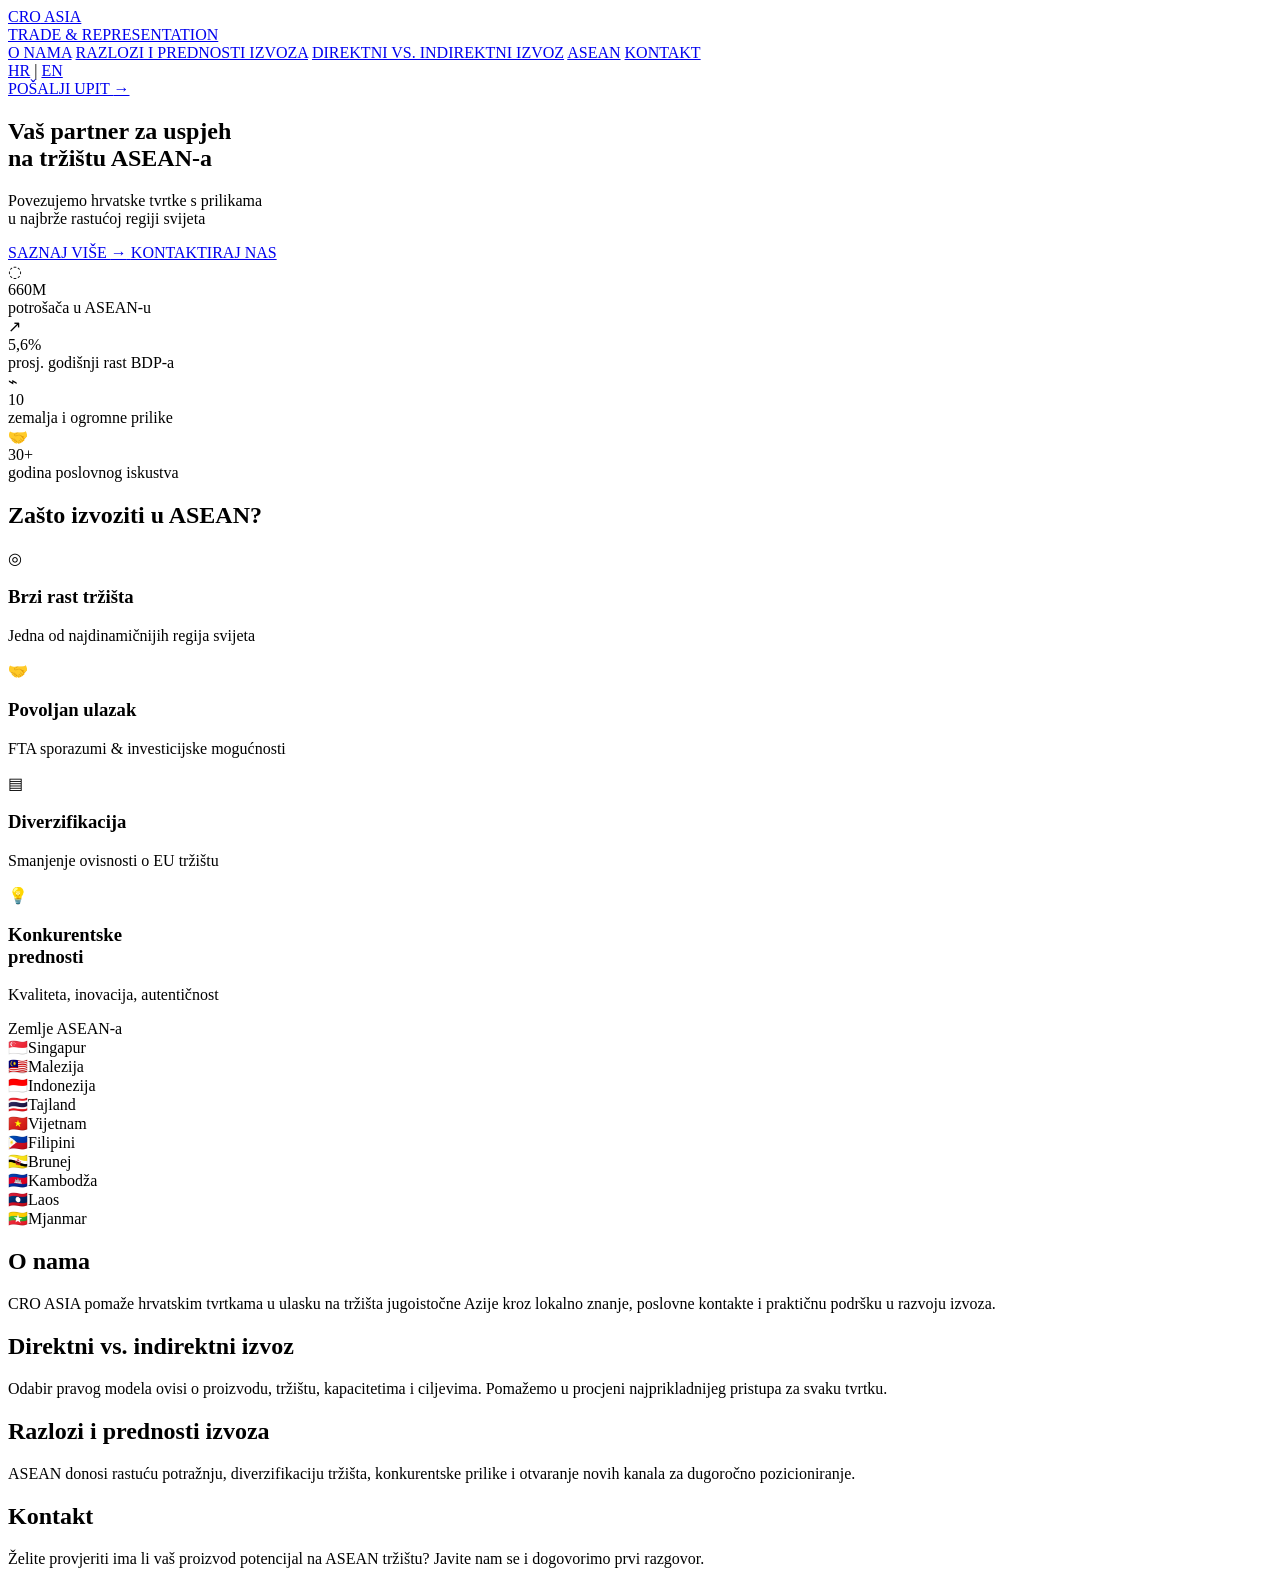
==== index.html @ 19942fae "Update index.html" ====
<!DOCTYPE html>
<html lang="hr">
<head>
  <meta charset="UTF-8" />
  <meta name="viewport" content="width=device-width, initial-scale=1.0" />
  <title>CRO ASIA – Trade & Representation</title>
  <meta name="description" content="Vaš partner za uspjeh na tržištu ASEAN-a. Povezujemo hrvatske tvrtke s prilikama u najbrže rastućoj regiji svijeta." />
  <link rel="preconnect" href="https://fonts.googleapis.com">
  <link rel="preconnect" href="https://fonts.gstatic.com" crossorigin>
  <link href="https://fonts.googleapis.com/css2?family=Inter:wght@300;400;500;600;700;800&display=swap" rel="stylesheet">
  <link rel="stylesheet" href="style.css" />
</head>
<body>

  <header class="site-header">
    <div class="container header-inner">
      <a href="#" class="logo">
        <div class="logo-main">
          <span class="logo-blue">CRO</span><span class="logo-red"> ASIA</span>
        </div>
        <div class="logo-sub">TRADE &amp; REPRESENTATION</div>
      </a>

      <nav class="main-nav">
        <a href="#about">O NAMA</a>
        <a href="#benefits">RAZLOZI I PREDNOSTI IZVOZA</a>
        <a href="#export-models">DIREKTNI VS. INDIREKTNI IZVOZ</a>
        <a href="#asean">ASEAN</a>
        <a href="#contact">KONTAKT</a>
      </nav>

      <div class="header-right">
        <div class="lang-switch">
          <span class="flag-dot"></span>
          <a href="#" class="active">HR</a>
          <span class="divider">|</span>
          <a href="#">EN</a>
        </div>

        <a href="#contact" class="btn btn-header">
          POŠALJI UPIT
          <span class="arrow">→</span>
        </a>
      </div>
    </div>
  </header>

  <main>
    <section class="hero">
      <div class="hero-bg"></div>
      <div class="hero-fade"></div>

      <div class="container hero-inner">
        <div class="hero-left">
          <h1>
            Vaš partner za uspjeh<br />
            na tržištu <span>ASEAN-a</span>
          </h1>

          <div class="hero-accent-text">
            <p>Povezujemo hrvatske tvrtke s prilikama<br />u najbrže rastućoj regiji svijeta</p>
          </div>

          <div class="hero-actions">
            <a href="#about" class="btn btn-primary">
              SAZNAJ VIŠE
              <span class="arrow">→</span>
            </a>

            <a href="#contact" class="btn btn-outline">
              KONTAKTIRAJ NAS
            </a>
          </div>
        </div>
      </div>
    </section>

    <section class="stats-wrap">
      <div class="container">
        <div class="stats-card">
          <div class="stat-item">
            <div class="stat-icon">◌</div>
            <div class="stat-text">
              <div class="stat-number">660M</div>
              <div class="stat-label">potrošača u ASEAN-u</div>
            </div>
          </div>

          <div class="stat-item">
            <div class="stat-icon">↗</div>
            <div class="stat-text">
              <div class="stat-number">5,6%</div>
              <div class="stat-label">prosj. godišnji rast BDP-a</div>
            </div>
          </div>

          <div class="stat-item">
            <div class="stat-icon">⌁</div>
            <div class="stat-text">
              <div class="stat-number">10</div>
              <div class="stat-label">zemalja i ogromne prilike</div>
            </div>
          </div>

          <div class="stat-item">
            <div class="stat-icon">🤝</div>
            <div class="stat-text">
              <div class="stat-number">30+</div>
              <div class="stat-label">godina poslovnog iskustva</div>
            </div>
          </div>
        </div>
      </div>
    </section>

    <section class="why-section" id="benefits">
      <div class="container">
        <div class="section-head">
          <h2>Zašto izvoziti u <span>ASEAN?</span></h2>
          <div class="section-line"></div>
        </div>

        <div class="benefit-grid">
          <article class="benefit-card">
            <div class="benefit-icon">◎</div>
            <h3>Brzi rast tržišta</h3>
            <p>Jedna od najdinamičnijih regija svijeta</p>
          </article>

          <article class="benefit-card">
            <div class="benefit-icon">🤝</div>
            <h3>Povoljan ulazak</h3>
            <p>FTA sporazumi &amp; investicijske mogućnosti</p>
          </article>

          <article class="benefit-card">
            <div class="benefit-icon">▤</div>
            <h3>Diverzifikacija</h3>
            <p>Smanjenje ovisnosti o EU tržištu</p>
          </article>

          <article class="benefit-card">
            <div class="benefit-icon benefit-icon-red">💡</div>
            <h3>Konkurentske<br />prednosti</h3>
            <p>Kvaliteta, inovacija, autentičnost</p>
          </article>
        </div>
      </div>
    </section>

    <section class="asean-strip" id="asean">
      <div class="container asean-strip-inner">
        <div class="asean-title">Zemlje ASEAN-a</div>

        <div class="country-list">
          <div class="country"><span class="country-flag">🇸🇬</span><span>Singapur</span></div>
          <div class="country"><span class="country-flag">🇲🇾</span><span>Malezija</span></div>
          <div class="country"><span class="country-flag">🇮🇩</span><span>Indonezija</span></div>
          <div class="country"><span class="country-flag">🇹🇭</span><span>Tajland</span></div>
          <div class="country"><span class="country-flag">🇻🇳</span><span>Vijetnam</span></div>
          <div class="country"><span class="country-flag">🇵🇭</span><span>Filipini</span></div>
          <div class="country"><span class="country-flag">🇧🇳</span><span>Brunej</span></div>
          <div class="country"><span class="country-flag">🇰🇭</span><span>Kambodža</span></div>
          <div class="country"><span class="country-flag">🇱🇦</span><span>Laos</span></div>
          <div class="country"><span class="country-flag">🇲🇲</span><span>Mjanmar</span></div>
        </div>
      </div>
    </section>

    <section class="content-section" id="about">
      <div class="container content-grid">
        <div class="content-box">
          <h2>O nama</h2>
          <p>CRO ASIA pomaže hrvatskim tvrtkama u ulasku na tržišta jugoistočne Azije kroz lokalno znanje, poslovne kontakte i praktičnu podršku u razvoju izvoza.</p>
        </div>

        <div class="content-box" id="export-models">
          <h2>Direktni vs. indirektni izvoz</h2>
          <p>Odabir pravog modela ovisi o proizvodu, tržištu, kapacitetima i ciljevima. Pomažemo u procjeni najprikladnijeg pristupa za svaku tvrtku.</p>
        </div>

        <div class="content-box">
          <h2>Razlozi i prednosti izvoza</h2>
          <p>ASEAN donosi rastuću potražnju, diverzifikaciju tržišta, konkurentske prilike i otvaranje novih kanala za dugoročno pozicioniranje.</p>
        </div>

        <div class="content-box" id="contact">
          <h2>Kontakt</h2>
          <p>Želite provjeriti ima li vaš proizvod potencijal na ASEAN tržištu? Javite nam se i dogovorimo prvi razgovor.</p>
        </div>
      </div>
    </section>
  </main>

</body>
</html>
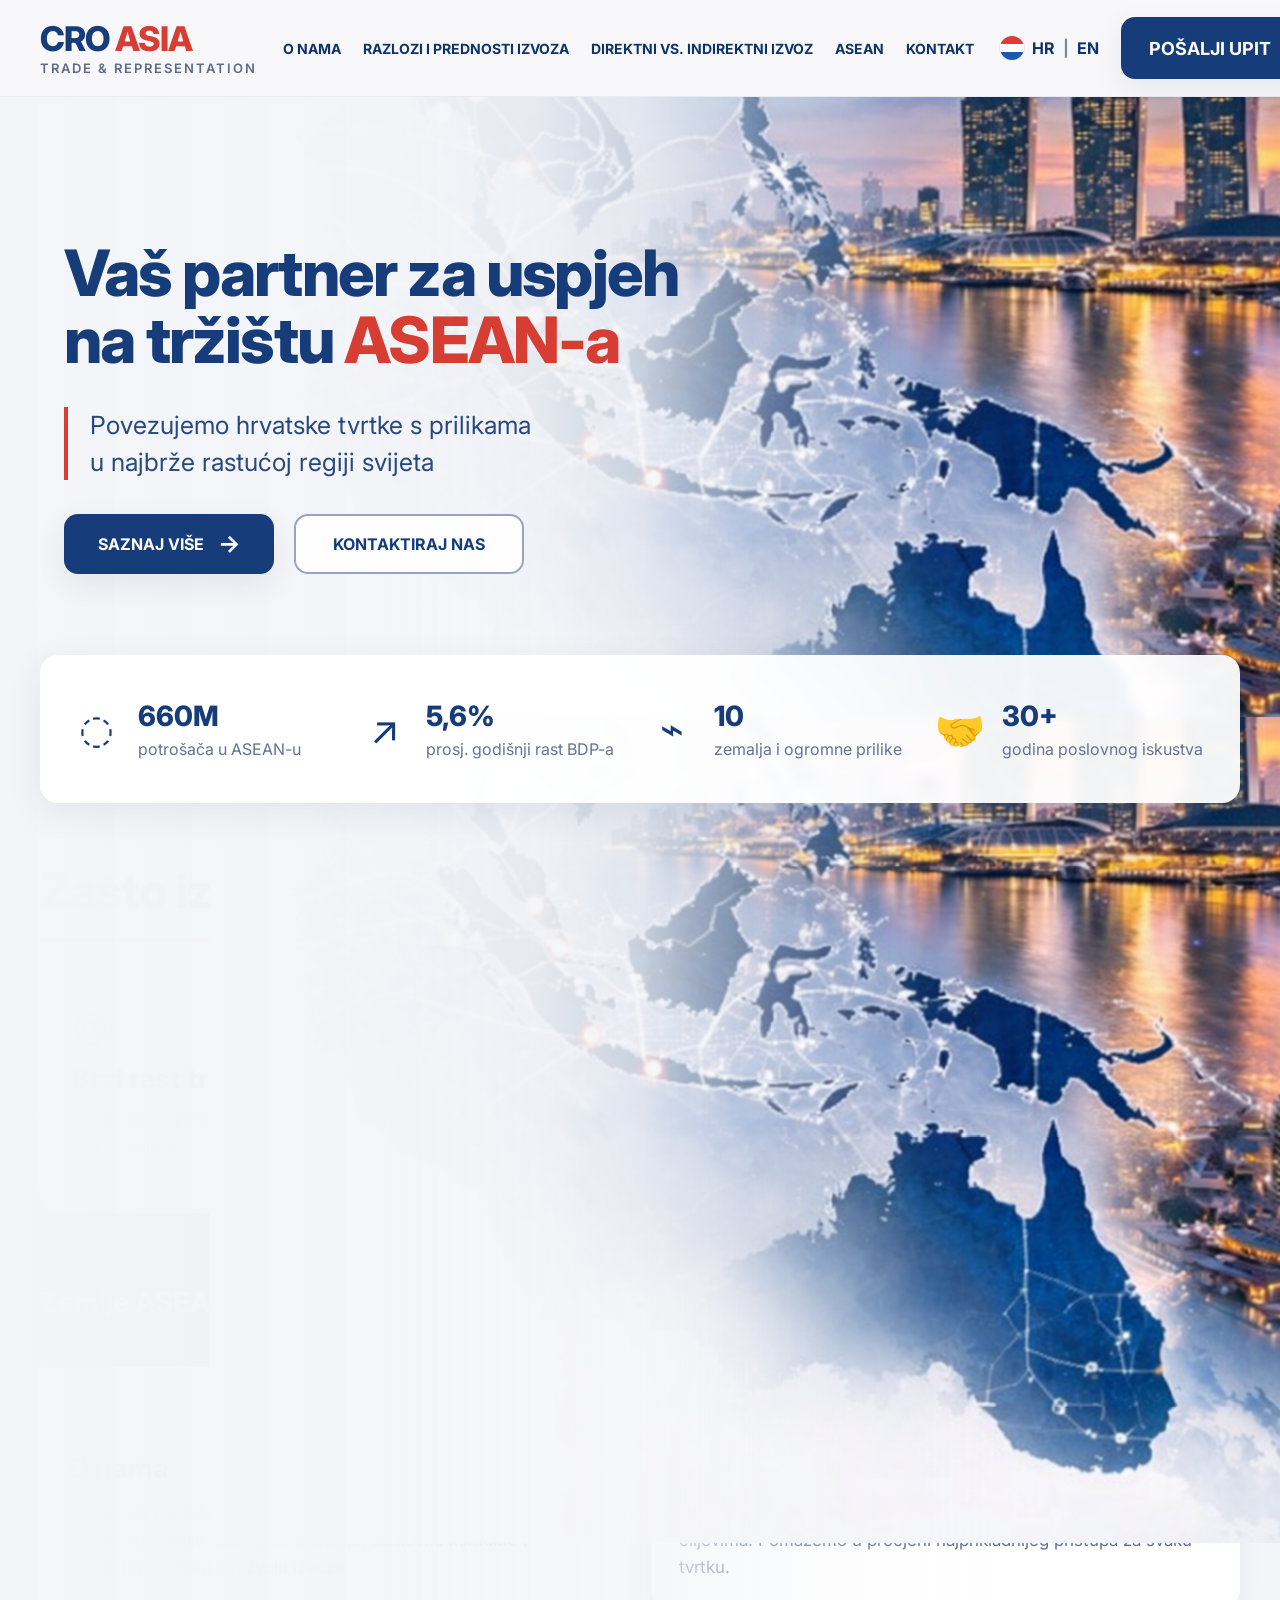
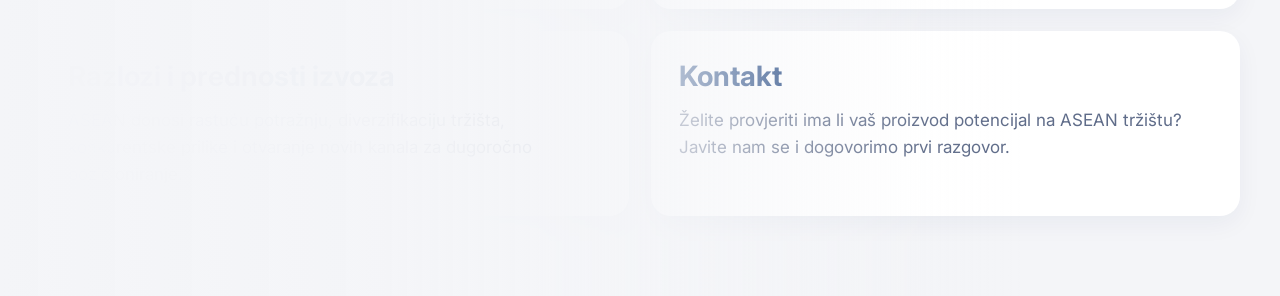
==== commit e9eff741: "Update index.html" ====
--- a/index.html
+++ b/index.html
@@ -49,6 +49,19 @@
     <section class="hero">
       <div class="hero-bg"></div>
       <div class="hero-fade"></div>
+      <section class="hero">
+  <div class="hero-bg"></div>
+  <div class="hero-fade"></div>
+
+  <div class="hero-points">
+    <span class="map-point p1"></span>
+    <span class="map-point p2"></span>
+    <span class="map-point p3"></span>
+    <span class="map-point p4"></span>
+    <span class="map-point p5"></span>
+  </div>
+
+  <div class="container hero-inner">
 
       <div class="container hero-inner">
         <div class="hero-left">
--- a/style.css
+++ b/style.css
@@ -0,0 +1,673 @@
+:root {
+  --blue: #163d7a;
+  --blue-dark: #0f3268;
+  --red: #d63d33;
+  --text: #18345f;
+  --muted: #657391;
+  --bg: #f4f5f8;
+  --white: #ffffff;
+  --border: #d9deea;
+  --shadow: 0 10px 30px rgba(14, 38, 77, 0.08);
+}
+
+* {
+  margin: 0;
+  padding: 0;
+  box-sizing: border-box;
+}
+
+html {
+  scroll-behavior: smooth;
+}
+
+body {
+  font-family: "Inter", sans-serif;
+  background: var(--bg);
+  color: var(--text);
+}
+
+a {
+  text-decoration: none;
+  color: inherit;
+}
+
+.container {
+  width: min(1380px, calc(100% - 60px));
+  margin: 0 auto;
+}
+
+.site-header {
+  background: #f8f8fa;
+  border-bottom: 1px solid rgba(16, 45, 92, 0.06);
+  position: sticky;
+  top: 0;
+  z-index: 1000;
+}
+
+.header-inner {
+  height: 96px;
+  display: flex;
+  align-items: center;
+  justify-content: space-between;
+  gap: 26px;
+}
+
+.logo {
+  display: inline-flex;
+  flex-direction: column;
+  line-height: 1;
+  flex-shrink: 0;
+}
+
+.logo-main {
+  font-size: 42px;
+  font-weight: 800;
+  letter-spacing: -1px;
+}
+
+.logo-blue {
+  color: var(--blue);
+}
+
+.logo-red {
+  color: var(--red);
+}
+
+.logo-sub {
+  margin-top: 6px;
+  font-size: 16px;
+  letter-spacing: 2px;
+  color: #5d6b87;
+  font-weight: 600;
+}
+
+.main-nav {
+  display: flex;
+  align-items: center;
+  gap: 34px;
+  flex: 1;
+  justify-content: center;
+}
+
+.main-nav a {
+  font-size: 16px;
+  font-weight: 700;
+  color: var(--blue-dark);
+  white-space: nowrap;
+}
+
+.header-right {
+  display: flex;
+  align-items: center;
+  gap: 22px;
+  flex-shrink: 0;
+}
+
+.lang-switch {
+  display: flex;
+  align-items: center;
+  gap: 8px;
+  color: var(--blue-dark);
+  font-weight: 700;
+  font-size: 16px;
+}
+
+.flag-dot {
+  width: 24px;
+  height: 24px;
+  border-radius: 50%;
+  background: linear-gradient(to bottom, #e43939 0 33%, #ffffff 33% 66%, #1e58b3 66% 100%);
+  display: inline-block;
+  box-shadow: 0 0 0 1px rgba(0,0,0,0.05);
+}
+
+.lang-switch .divider {
+  color: #7c879d;
+}
+
+.lang-switch a.active {
+  color: var(--blue-dark);
+}
+
+.btn {
+  display: inline-flex;
+  align-items: center;
+  justify-content: center;
+  gap: 14px;
+  border-radius: 14px;
+  transition: transform 0.15s ease, box-shadow 0.15s ease;
+  font-weight: 700;
+  cursor: pointer;
+}
+.btn:hover {
+  transform: translateY(-2px);
+   box-shadow: 0 6px 16px rgba(0,0,0,0.08);
+}
+.btn-header {
+  background: var(--blue);
+  color: var(--white);
+  min-height: 62px;
+  padding: 0 28px;
+  font-size: 18px;
+  box-shadow: var(--shadow);
+}
+
+.btn-header:hover {
+  background: var(--blue-dark);
+}
+
+.hero {
+  position: relative;
+  min-height: 620px;
+  overflow: hidden;
+  background: #f4f5f8;
+}
+
+.hero-bg {
+   position: absolute;
+  inset: 0;
+  background-image: url("Singapore_main.png");
+  background-repeat: no-repeat;
+  background-position: right center;
+  background-size: 1040px auto;
+  transform: scale(1);
+  animation: heroZoom 12s ease-out forwards;
+}
+
+.hero-fade {
+  position: absolute;
+  inset: 0;
+  background: linear-gradient(
+    90deg,
+    rgba(244,245,248,1) 0%,
+    rgba(244,245,248,0.98) 30%,
+    rgba(244,245,248,0.94) 42%,
+    rgba(244,245,248,0.82) 50%,
+    rgba(244,245,248,0.38) 61%,
+    rgba(244,245,248,0.05) 72%,
+    rgba(244,245,248,0) 80%
+  );
+}
+
+.hero-inner {
+  position: relative;
+  z-index: 2;
+  min-height: 620px;
+  display: flex;
+  align-items: center;
+}
+
+.hero-left {
+  width: 100%;
+  max-width: 760px;
+  padding-top: 0;
+}
+
+.hero h1 {
+  font-size: 66px;
+  line-height: 1.04;
+  font-weight: 800;
+  letter-spacing: -1.8px;
+  color: var(--blue);
+}
+
+.hero h1 span {
+  color: var(--red);
+}
+
+.hero-accent-text {
+  margin-top: 34px;
+  padding-left: 22px;
+  border-left: 4px solid var(--red);
+}
+
+.hero-accent-text p {
+  font-size: 22px;
+  line-height: 1.45;
+  color: #28497f;
+  font-weight: 400;
+}
+
+.hero-actions {
+   margin-top: 34px;
+  display: flex;
+  gap: 20px;
+  flex-wrap: wrap;
+}
+
+.btn-primary {
+  background: var(--blue);
+  color: var(--white);
+  padding: 18px 30px;
+  min-width: 210px;
+  min-height: 56px;
+  font-size: 16px;
+  box-shadow: var(--shadow);
+}
+
+.btn-outline {
+  background: rgba(255,255,255,0.88);
+  color: var(--blue);
+  border: 2px solid #97a5c2;
+  padding: 18px 30px;
+  min-width: 230px;
+  min-height: 56px;
+  font-size: 16px;
+}
+
+.btn-outline:hover {
+  background: #ffffff;
+}
+
+.arrow {
+  font-size: 24px;
+  line-height: 1;
+}
+
+.stats-wrap {
+   position: relative;
+  margin-top: -62px;
+  z-index: 10;
+}
+
+.stats-card {
+  background: rgba(255,255,255,0.94);
+  backdrop-filter: blur(4px);
+  border-radius: 18px;
+  box-shadow: 0 10px 35px rgba(16, 45, 92, 0.08);
+  display: grid;
+  grid-template-columns: repeat(4, 1fr);
+  gap: 12px;
+  padding: 26px 30px;
+}
+
+.stat-item {
+  display: flex;
+  align-items: center;
+  gap: 16px;
+  min-height: 96px;
+}
+
+.stat-icon {
+  flex-shrink: 0;
+  width: 52px;
+  text-align: center;
+  font-size: 40px;
+  color: var(--blue);
+  line-height: 1;
+}
+
+.stat-number {
+  font-size: 28px;
+  font-weight: 800;
+  color: var(--blue);
+  margin-bottom: 6px;
+}
+
+.stat-label {
+  font-size: 16px;
+  color: #657391;
+  line-height: 1.3;
+}
+
+.why-section {
+  padding: 62px 0 0;
+}
+
+.section-head h2 {
+  font-size: 58px;
+  line-height: 1.1;
+  font-weight: 800;
+  color: var(--blue);
+  letter-spacing: -1px;
+}
+
+.section-head h2 span {
+  color: var(--red);
+}
+
+.section-line {
+  margin-top: 20px;
+  width: 170px;
+  height: 4px;
+  background: var(--red);
+  border-radius: 999px;
+}
+
+.benefit-grid {
+  margin-top: 28px;
+  display: grid;
+  grid-template-columns: repeat(4, 1fr);
+  gap: 22px;
+}
+
+.benefit-card {
+  background: rgba(255,255,255,0.96);
+  transition: transform 0.2s ease, box-shadow 0.2s ease;
+  border-radius: 22px;
+  padding: 34px 32px 24px;
+  box-shadow: 0 8px 24px rgba(16, 45, 92, 0.06);
+  min-height: 240px;
+}
+
+.benefit-icon {
+  font-size: 42px;
+  line-height: 1;
+  color: var(--blue);
+  margin-bottom: 18px;
+}
+
+.benefit-icon-red {
+  color: var(--red);
+}
+
+.benefit-card h3 {
+  font-size: 27px;
+  line-height: 1.1;
+  color: var(--blue);
+  font-weight: 800;
+  margin-bottom: 14px;
+}
+
+.benefit-card p {
+  font-size: 18px;
+  line-height: 1.45;
+  color: #697694;
+}
+
+.asean-strip {
+  background: linear-gradient(180deg, #0f3268 0%, #0b2855 100%);
+  margin-top: -22px;
+  padding: 74px 0 28px;
+  color: #fff;
+}
+
+.asean-strip-inner {
+  display: flex;
+  align-items: center;
+  gap: 38px;
+}
+
+.asean-title {
+  font-size: 28px;
+  font-weight: 700;
+  flex-shrink: 0;
+}
+
+.country-list {
+  display: grid;
+  grid-template-columns: repeat(10, minmax(70px, 1fr));
+  gap: 18px;
+  width: 100%;
+  align-items: start;
+}
+
+.country {
+  text-align: center;
+  color: #fff;
+  font-size: 15px;
+  line-height: 1.2;
+}
+
+.country-flag {
+  display: block;
+  font-size: 40px;
+  margin-bottom: 8px;
+}
+
+.content-section {
+  padding: 56px 0 80px;
+  background: #f4f5f8;
+}
+
+.content-grid {
+  display: grid;
+  grid-template-columns: repeat(2, 1fr);
+  gap: 22px;
+}
+
+.content-box {
+  background: #fff;
+  border-radius: 20px;
+  padding: 28px;
+  box-shadow: 0 8px 24px rgba(16, 45, 92, 0.05);
+}
+
+.content-box h2 {
+  font-size: 28px;
+  color: var(--blue);
+  margin-bottom: 14px;
+}
+
+.content-box p {
+  font-size: 17px;
+  line-height: 1.6;
+  color: #5f6c89;
+}
+
+@media (max-width: 1280px) {
+  .container {
+    width: min(1200px, calc(100% - 48px));
+  }
+
+  .logo-main {
+    font-size: 34px;
+  }
+
+  .logo-sub {
+    font-size: 13px;
+  }
+
+  .main-nav {
+    gap: 22px;
+  }
+
+  .main-nav a {
+    font-size: 14px;
+  }
+
+  .hero h1 {
+    font-size: 64px;
+  }
+
+  .hero-accent-text p {
+    font-size: 25px;
+  }
+
+  .section-head h2 {
+    font-size: 48px;
+  }
+}
+
+@media (max-width: 1080px) {
+  .site-header {
+    position: static;
+  }
+
+  .header-inner {
+    height: auto;
+    padding: 18px 0;
+    flex-wrap: wrap;
+    justify-content: center;
+  }
+
+  .main-nav {
+    order: 3;
+    width: 100%;
+    flex-wrap: wrap;
+    gap: 14px 18px;
+    margin-top: 8px;
+  }
+
+  .hero {
+    min-height: auto;
+    padding: 64px 0 130px;
+  }
+
+  .hero-inner {
+    min-height: auto;
+  }
+
+  .hero h1 {
+    font-size: 52px;
+  }
+
+  .hero-accent-text p {
+    font-size: 22px;
+  }
+
+  .stats-card {
+    grid-template-columns: repeat(2, 1fr);
+  }
+
+  .benefit-grid {
+    grid-template-columns: repeat(2, 1fr);
+  }
+
+  .asean-strip-inner {
+    flex-direction: column;
+    align-items: flex-start;
+  }
+
+  .country-list {
+    grid-template-columns: repeat(5, 1fr);
+  }
+
+  .content-grid {
+    grid-template-columns: 1fr;
+  }
+}
+
+@media (max-width: 720px) {
+  .container {
+    width: calc(100% - 28px);
+  }
+
+  .logo-main {
+    font-size: 28px;
+  }
+
+  .logo-sub {
+    font-size: 11px;
+    letter-spacing: 1.5px;
+  }
+
+  .header-right {
+    width: 100%;
+    justify-content: center;
+    flex-wrap: wrap;
+  }
+
+  .main-nav {
+    display: none;
+  }
+
+  .hero {
+    padding: 42px 0 110px;
+  }
+
+  .hero-bg {
+    background-position: 72% center;
+  }
+
+  .hero-fade {
+    background: linear-gradient(
+      180deg,
+      rgba(244,245,248,0.94) 0%,
+      rgba(244,245,248,0.86) 26%,
+      rgba(244,245,248,0.72) 44%,
+      rgba(244,245,248,0.45) 58%,
+      rgba(244,245,248,0.18) 72%,
+      rgba(244,245,248,0) 100%
+    );
+  }
+
+  .hero h1 {
+    font-size: 38px;
+    line-height: 1.08;
+    letter-spacing: -1px;
+  }
+
+  .hero-accent-text {
+    margin-top: 24px;
+    padding-left: 16px;
+  }
+
+  .hero-accent-text p {
+    font-size: 18px;
+    line-height: 1.4;
+  }
+
+  .hero-actions {
+    margin-top: 28px;
+    gap: 14px;
+  }
+
+  .btn-primary,
+  .btn-outline {
+    width: 100%;
+    min-width: 0;
+    min-height: 62px;
+    font-size: 17px;
+    padding: 16px 20px;
+  }
+
+  .stats-wrap {
+    margin-top: -56px;
+  }
+
+  .stats-card {
+    grid-template-columns: 1fr;
+    padding: 20px;
+  }
+
+  .stat-item {
+    min-height: 72px;
+  }
+
+  .section-head h2 {
+    font-size: 36px;
+  }
+
+  .benefit-grid {
+    grid-template-columns: 1fr;
+  }
+
+  .benefit-card {
+    min-height: auto;
+  }
+
+  .asean-strip {
+    padding-top: 52px;
+  }
+
+  .country-list {
+    grid-template-columns: repeat(2, 1fr);
+  }
+
+  .country-flag {
+    font-size: 34px;
+  }
+}
+.hero-left {
+  animation: heroFade 0.8s ease;
+}
+
+@keyframes heroFade {
+  from {
+    opacity:0;
+    transform: translateY(10px);
+  }
+  to {
+    opacity:1;
+    transform: translateY(0);
+  }
+}
+@keyframes heroZoom {
+  0% {
+    transform: scale(1) translateX(0);
+  }
+  100% {
+    transform: scale(1.05) translateX(-10px);
+  }
+}
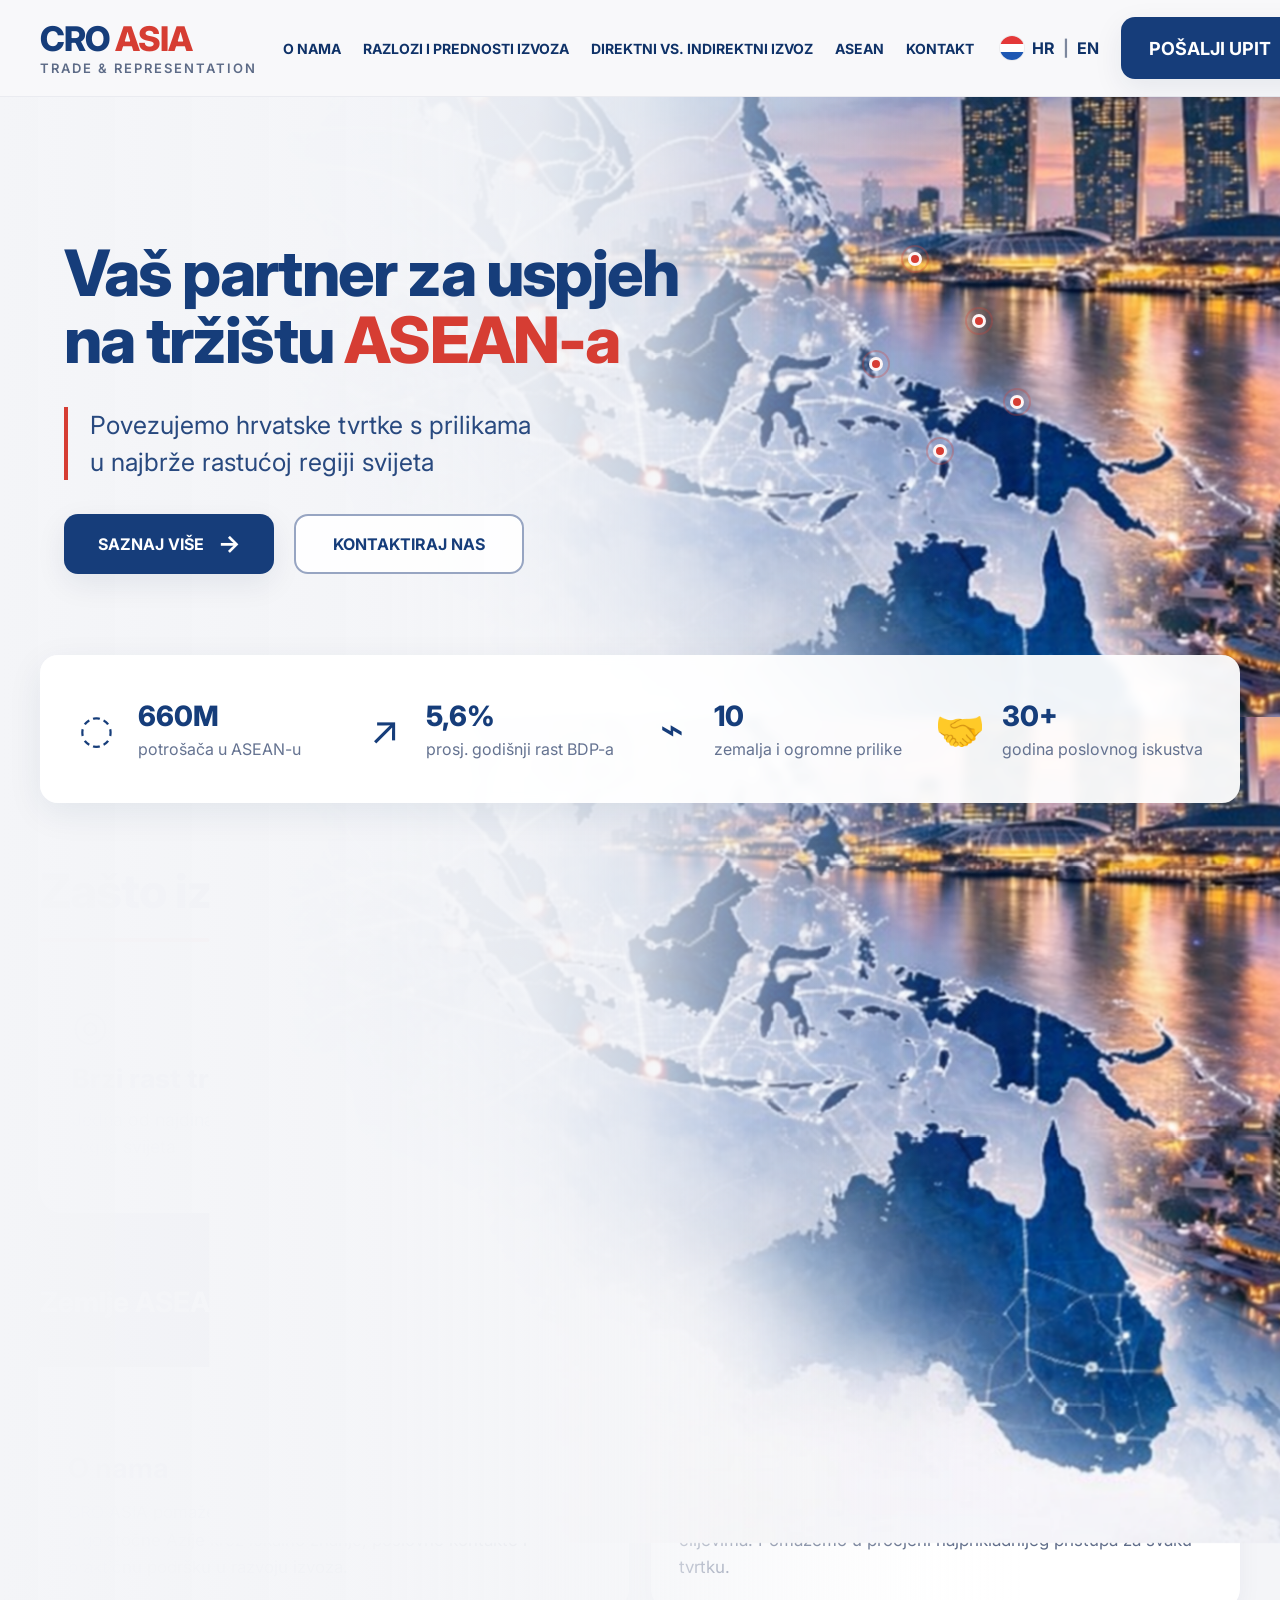
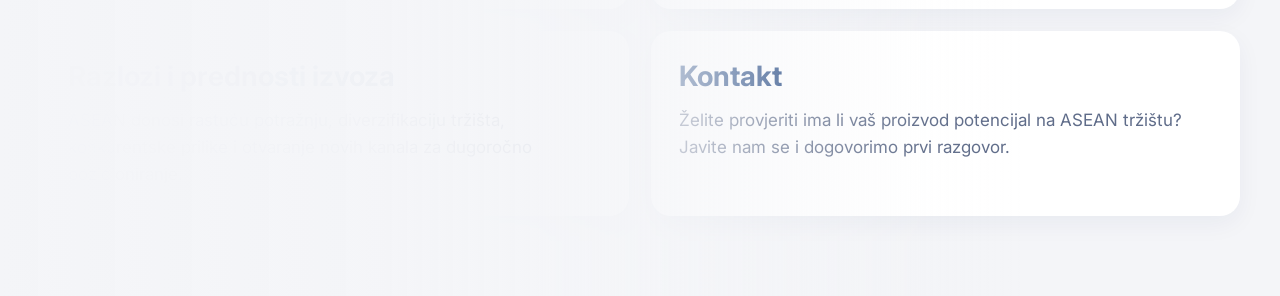
==== commit b001b4cc: "Update index.html" ====
--- a/index.html
+++ b/index.html
@@ -1,54 +1,54 @@
 <!DOCTYPE html>
 <html lang="hr">
 <head>
-  <meta charset="UTF-8" />
-  <meta name="viewport" content="width=device-width, initial-scale=1.0" />
-  <title>CRO ASIA – Trade & Representation</title>
-  <meta name="description" content="Vaš partner za uspjeh na tržištu ASEAN-a. Povezujemo hrvatske tvrtke s prilikama u najbrže rastućoj regiji svijeta." />
-  <link rel="preconnect" href="https://fonts.googleapis.com">
-  <link rel="preconnect" href="https://fonts.gstatic.com" crossorigin>
-  <link href="https://fonts.googleapis.com/css2?family=Inter:wght@300;400;500;600;700;800&display=swap" rel="stylesheet">
-  <link rel="stylesheet" href="style.css" />
+<meta charset="UTF-8" />
+<meta name="viewport" content="width=device-width, initial-scale=1.0" />
+<title>CRO ASIA – Trade & Representation</title>
+<meta name="description" content="Vaš partner za uspjeh na tržištu ASEAN-a. Povezujemo hrvatske tvrtke s prilikama u najbrže rastućoj regiji svijeta." />
+<link rel="preconnect" href="https://fonts.googleapis.com">
+<link rel="preconnect" href="https://fonts.gstatic.com" crossorigin>
+<link href="https://fonts.googleapis.com/css2?family=Inter:wght@300;400;500;600;700;800&display=swap" rel="stylesheet">
+<link rel="stylesheet" href="style.css" />
 </head>
 <body>
 
-  <header class="site-header">
-    <div class="container header-inner">
-      <a href="#" class="logo">
-        <div class="logo-main">
-          <span class="logo-blue">CRO</span><span class="logo-red"> ASIA</span>
-        </div>
-        <div class="logo-sub">TRADE &amp; REPRESENTATION</div>
-      </a>
-
-      <nav class="main-nav">
-        <a href="#about">O NAMA</a>
-        <a href="#benefits">RAZLOZI I PREDNOSTI IZVOZA</a>
-        <a href="#export-models">DIREKTNI VS. INDIREKTNI IZVOZ</a>
-        <a href="#asean">ASEAN</a>
-        <a href="#contact">KONTAKT</a>
-      </nav>
-
-      <div class="header-right">
-        <div class="lang-switch">
-          <span class="flag-dot"></span>
-          <a href="#" class="active">HR</a>
-          <span class="divider">|</span>
-          <a href="#">EN</a>
-        </div>
-
-        <a href="#contact" class="btn btn-header">
-          POŠALJI UPIT
-          <span class="arrow">→</span>
-        </a>
-      </div>
-    </div>
-  </header>
-
-  <main>
-    <section class="hero">
-      <div class="hero-bg"></div>
-      <div class="hero-fade"></div>
+<header class="site-header">
+<div class="container header-inner">
+<a href="#" class="logo">
+<div class="logo-main">
+<span class="logo-blue">CRO</span><span class="logo-red"> ASIA</span>
+</div>
+<div class="logo-sub">TRADE &amp; REPRESENTATION</div>
+</a>
+
+<nav class="main-nav">
+<a href="#about">O NAMA</a>
+<a href="#benefits">RAZLOZI I PREDNOSTI IZVOZA</a>
+<a href="#export-models">DIREKTNI VS. INDIREKTNI IZVOZ</a>
+<a href="#asean">ASEAN</a>
+<a href="#contact">KONTAKT</a>
+</nav>
+
+<div class="header-right">
+<div class="lang-switch">
+<span class="flag-dot"></span>
+<a href="#" class="active">HR</a>
+<span class="divider">|</span>
+<a href="#">EN</a>
+</div>
+
+<a href="#contact" class="btn btn-header">
+POŠALJI UPIT
+<span class="arrow">→</span>
+</a>
+</div>
+</div>
+</header>
+
+<main>
+<section class="hero">
+<div class="hero-bg"></div>
+<div class="hero-fade"></div>
       <section class="hero">
   <div class="hero-bg"></div>
   <div class="hero-fade"></div>
@@ -63,147 +63,147 @@
 
   <div class="container hero-inner">
 
-      <div class="container hero-inner">
-        <div class="hero-left">
-          <h1>
-            Vaš partner za uspjeh<br />
-            na tržištu <span>ASEAN-a</span>
-          </h1>
-
-          <div class="hero-accent-text">
-            <p>Povezujemo hrvatske tvrtke s prilikama<br />u najbrže rastućoj regiji svijeta</p>
-          </div>
-
-          <div class="hero-actions">
-            <a href="#about" class="btn btn-primary">
-              SAZNAJ VIŠE
-              <span class="arrow">→</span>
-            </a>
-
-            <a href="#contact" class="btn btn-outline">
-              KONTAKTIRAJ NAS
-            </a>
-          </div>
-        </div>
-      </div>
-    </section>
-
-    <section class="stats-wrap">
-      <div class="container">
-        <div class="stats-card">
-          <div class="stat-item">
-            <div class="stat-icon">◌</div>
-            <div class="stat-text">
-              <div class="stat-number">660M</div>
-              <div class="stat-label">potrošača u ASEAN-u</div>
-            </div>
-          </div>
-
-          <div class="stat-item">
-            <div class="stat-icon">↗</div>
-            <div class="stat-text">
-              <div class="stat-number">5,6%</div>
-              <div class="stat-label">prosj. godišnji rast BDP-a</div>
-            </div>
-          </div>
-
-          <div class="stat-item">
-            <div class="stat-icon">⌁</div>
-            <div class="stat-text">
-              <div class="stat-number">10</div>
-              <div class="stat-label">zemalja i ogromne prilike</div>
-            </div>
-          </div>
-
-          <div class="stat-item">
-            <div class="stat-icon">🤝</div>
-            <div class="stat-text">
-              <div class="stat-number">30+</div>
-              <div class="stat-label">godina poslovnog iskustva</div>
-            </div>
-          </div>
-        </div>
-      </div>
-    </section>
-
-    <section class="why-section" id="benefits">
-      <div class="container">
-        <div class="section-head">
-          <h2>Zašto izvoziti u <span>ASEAN?</span></h2>
-          <div class="section-line"></div>
-        </div>
-
-        <div class="benefit-grid">
-          <article class="benefit-card">
-            <div class="benefit-icon">◎</div>
-            <h3>Brzi rast tržišta</h3>
-            <p>Jedna od najdinamičnijih regija svijeta</p>
-          </article>
-
-          <article class="benefit-card">
-            <div class="benefit-icon">🤝</div>
-            <h3>Povoljan ulazak</h3>
-            <p>FTA sporazumi &amp; investicijske mogućnosti</p>
-          </article>
-
-          <article class="benefit-card">
-            <div class="benefit-icon">▤</div>
-            <h3>Diverzifikacija</h3>
-            <p>Smanjenje ovisnosti o EU tržištu</p>
-          </article>
-
-          <article class="benefit-card">
-            <div class="benefit-icon benefit-icon-red">💡</div>
-            <h3>Konkurentske<br />prednosti</h3>
-            <p>Kvaliteta, inovacija, autentičnost</p>
-          </article>
-        </div>
-      </div>
-    </section>
-
-    <section class="asean-strip" id="asean">
-      <div class="container asean-strip-inner">
-        <div class="asean-title">Zemlje ASEAN-a</div>
-
-        <div class="country-list">
-          <div class="country"><span class="country-flag">🇸🇬</span><span>Singapur</span></div>
-          <div class="country"><span class="country-flag">🇲🇾</span><span>Malezija</span></div>
-          <div class="country"><span class="country-flag">🇮🇩</span><span>Indonezija</span></div>
-          <div class="country"><span class="country-flag">🇹🇭</span><span>Tajland</span></div>
-          <div class="country"><span class="country-flag">🇻🇳</span><span>Vijetnam</span></div>
-          <div class="country"><span class="country-flag">🇵🇭</span><span>Filipini</span></div>
-          <div class="country"><span class="country-flag">🇧🇳</span><span>Brunej</span></div>
-          <div class="country"><span class="country-flag">🇰🇭</span><span>Kambodža</span></div>
-          <div class="country"><span class="country-flag">🇱🇦</span><span>Laos</span></div>
-          <div class="country"><span class="country-flag">🇲🇲</span><span>Mjanmar</span></div>
-        </div>
-      </div>
-    </section>
-
-    <section class="content-section" id="about">
-      <div class="container content-grid">
-        <div class="content-box">
-          <h2>O nama</h2>
-          <p>CRO ASIA pomaže hrvatskim tvrtkama u ulasku na tržišta jugoistočne Azije kroz lokalno znanje, poslovne kontakte i praktičnu podršku u razvoju izvoza.</p>
-        </div>
-
-        <div class="content-box" id="export-models">
-          <h2>Direktni vs. indirektni izvoz</h2>
-          <p>Odabir pravog modela ovisi o proizvodu, tržištu, kapacitetima i ciljevima. Pomažemo u procjeni najprikladnijeg pristupa za svaku tvrtku.</p>
-        </div>
-
-        <div class="content-box">
-          <h2>Razlozi i prednosti izvoza</h2>
-          <p>ASEAN donosi rastuću potražnju, diverzifikaciju tržišta, konkurentske prilike i otvaranje novih kanala za dugoročno pozicioniranje.</p>
-        </div>
-
-        <div class="content-box" id="contact">
-          <h2>Kontakt</h2>
-          <p>Želite provjeriti ima li vaš proizvod potencijal na ASEAN tržištu? Javite nam se i dogovorimo prvi razgovor.</p>
-        </div>
-      </div>
-    </section>
-  </main>
+<div class="container hero-inner">
+<div class="hero-left">
+<h1>
+Vaš partner za uspjeh<br />
+na tržištu <span>ASEAN-a</span>
+</h1>
+
+<div class="hero-accent-text">
+<p>Povezujemo hrvatske tvrtke s prilikama<br />u najbrže rastućoj regiji svijeta</p>
+</div>
+
+<div class="hero-actions">
+<a href="#about" class="btn btn-primary">
+SAZNAJ VIŠE
+<span class="arrow">→</span>
+</a>
+
+<a href="#contact" class="btn btn-outline">
+KONTAKTIRAJ NAS
+</a>
+</div>
+</div>
+</div>
+</section>
+
+<section class="stats-wrap">
+<div class="container">
+<div class="stats-card">
+<div class="stat-item">
+<div class="stat-icon">◌</div>
+<div class="stat-text">
+<div class="stat-number">660M</div>
+<div class="stat-label">potrošača u ASEAN-u</div>
+</div>
+</div>
+
+<div class="stat-item">
+<div class="stat-icon">↗</div>
+<div class="stat-text">
+<div class="stat-number">5,6%</div>
+<div class="stat-label">prosj. godišnji rast BDP-a</div>
+</div>
+</div>
+
+<div class="stat-item">
+<div class="stat-icon">⌁</div>
+<div class="stat-text">
+<div class="stat-number">10</div>
+<div class="stat-label">zemalja i ogromne prilike</div>
+</div>
+</div>
+
+<div class="stat-item">
+<div class="stat-icon">🤝</div>
+<div class="stat-text">
+<div class="stat-number">30+</div>
+<div class="stat-label">godina poslovnog iskustva</div>
+</div>
+</div>
+</div>
+</div>
+</section>
+
+<section class="why-section" id="benefits">
+<div class="container">
+<div class="section-head">
+<h2>Zašto izvoziti u <span>ASEAN?</span></h2>
+<div class="section-line"></div>
+</div>
+
+<div class="benefit-grid">
+<article class="benefit-card">
+<div class="benefit-icon">◎</div>
+<h3>Brzi rast tržišta</h3>
+<p>Jedna od najdinamičnijih regija svijeta</p>
+</article>
+
+<article class="benefit-card">
+<div class="benefit-icon">🤝</div>
+<h3>Povoljan ulazak</h3>
+<p>FTA sporazumi &amp; investicijske mogućnosti</p>
+</article>
+
+<article class="benefit-card">
+<div class="benefit-icon">▤</div>
+<h3>Diverzifikacija</h3>
+<p>Smanjenje ovisnosti o EU tržištu</p>
+</article>
+
+<article class="benefit-card">
+<div class="benefit-icon benefit-icon-red">💡</div>
+<h3>Konkurentske<br />prednosti</h3>
+<p>Kvaliteta, inovacija, autentičnost</p>
+</article>
+</div>
+</div>
+</section>
+
+<section class="asean-strip" id="asean">
+<div class="container asean-strip-inner">
+<div class="asean-title">Zemlje ASEAN-a</div>
+
+<div class="country-list">
+<div class="country"><span class="country-flag">🇸🇬</span><span>Singapur</span></div>
+<div class="country"><span class="country-flag">🇲🇾</span><span>Malezija</span></div>
+<div class="country"><span class="country-flag">🇮🇩</span><span>Indonezija</span></div>
+<div class="country"><span class="country-flag">🇹🇭</span><span>Tajland</span></div>
+<div class="country"><span class="country-flag">🇻🇳</span><span>Vijetnam</span></div>
+<div class="country"><span class="country-flag">🇵🇭</span><span>Filipini</span></div>
+<div class="country"><span class="country-flag">🇧🇳</span><span>Brunej</span></div>
+<div class="country"><span class="country-flag">🇰🇭</span><span>Kambodža</span></div>
+<div class="country"><span class="country-flag">🇱🇦</span><span>Laos</span></div>
+<div class="country"><span class="country-flag">🇲🇲</span><span>Mjanmar</span></div>
+</div>
+</div>
+</section>
+
+<section class="content-section" id="about">
+<div class="container content-grid">
+<div class="content-box">
+<h2>O nama</h2>
+<p>CRO ASIA pomaže hrvatskim tvrtkama u ulasku na tržišta jugoistočne Azije kroz lokalno znanje, poslovne kontakte i praktičnu podršku u razvoju izvoza.</p>
+</div>
+
+<div class="content-box" id="export-models">
+<h2>Direktni vs. indirektni izvoz</h2>
+<p>Odabir pravog modela ovisi o proizvodu, tržištu, kapacitetima i ciljevima. Pomažemo u procjeni najprikladnijeg pristupa za svaku tvrtku.</p>
+</div>
+
+<div class="content-box">
+<h2>Razlozi i prednosti izvoza</h2>
+<p>ASEAN donosi rastuću potražnju, diverzifikaciju tržišta, konkurentske prilike i otvaranje novih kanala za dugoročno pozicioniranje.</p>
+</div>
+
+<div class="content-box" id="contact">
+<h2>Kontakt</h2>
+<p>Želite provjeriti ima li vaš proizvod potencijal na ASEAN tržištu? Javite nam se i dogovorimo prvi razgovor.</p>
+</div>
+</div>
+</section>
+</main>
 
 </body>
 </html>
--- a/style.css
+++ b/style.css
@@ -1,673 +1,759 @@
 :root {
-  --blue: #163d7a;
-  --blue-dark: #0f3268;
-  --red: #d63d33;
-  --text: #18345f;
-  --muted: #657391;
-  --bg: #f4f5f8;
-  --white: #ffffff;
-  --border: #d9deea;
-  --shadow: 0 10px 30px rgba(14, 38, 77, 0.08);
+--blue: #163d7a;
+--blue-dark: #0f3268;
+--red: #d63d33;
+--text: #18345f;
+--muted: #657391;
+--bg: #f4f5f8;
+--white: #ffffff;
+--border: #d9deea;
+--shadow: 0 10px 30px rgba(14, 38, 77, 0.08);
 }
 
 * {
-  margin: 0;
-  padding: 0;
-  box-sizing: border-box;
+margin: 0;
+padding: 0;
+box-sizing: border-box;
 }
 
 html {
-  scroll-behavior: smooth;
+scroll-behavior: smooth;
 }
 
 body {
-  font-family: "Inter", sans-serif;
-  background: var(--bg);
-  color: var(--text);
+font-family: "Inter", sans-serif;
+background: var(--bg);
+color: var(--text);
 }
 
 a {
-  text-decoration: none;
-  color: inherit;
+text-decoration: none;
+color: inherit;
 }
 
 .container {
-  width: min(1380px, calc(100% - 60px));
-  margin: 0 auto;
+width: min(1380px, calc(100% - 60px));
+margin: 0 auto;
 }
 
 .site-header {
-  background: #f8f8fa;
-  border-bottom: 1px solid rgba(16, 45, 92, 0.06);
-  position: sticky;
-  top: 0;
-  z-index: 1000;
+background: #f8f8fa;
+border-bottom: 1px solid rgba(16, 45, 92, 0.06);
+position: sticky;
+top: 0;
+z-index: 1000;
 }
 
 .header-inner {
-  height: 96px;
-  display: flex;
-  align-items: center;
-  justify-content: space-between;
-  gap: 26px;
+height: 96px;
+display: flex;
+align-items: center;
+justify-content: space-between;
+gap: 26px;
 }
 
 .logo {
-  display: inline-flex;
-  flex-direction: column;
-  line-height: 1;
-  flex-shrink: 0;
+display: inline-flex;
+flex-direction: column;
+line-height: 1;
+flex-shrink: 0;
 }
 
 .logo-main {
-  font-size: 42px;
-  font-weight: 800;
-  letter-spacing: -1px;
+font-size: 42px;
+font-weight: 800;
+letter-spacing: -1px;
 }
 
 .logo-blue {
-  color: var(--blue);
+color: var(--blue);
 }
 
 .logo-red {
-  color: var(--red);
+color: var(--red);
 }
 
 .logo-sub {
-  margin-top: 6px;
-  font-size: 16px;
-  letter-spacing: 2px;
-  color: #5d6b87;
-  font-weight: 600;
+margin-top: 6px;
+font-size: 16px;
+letter-spacing: 2px;
+color: #5d6b87;
+font-weight: 600;
 }
 
 .main-nav {
-  display: flex;
-  align-items: center;
-  gap: 34px;
-  flex: 1;
-  justify-content: center;
+display: flex;
+align-items: center;
+gap: 34px;
+flex: 1;
+justify-content: center;
 }
 
 .main-nav a {
-  font-size: 16px;
-  font-weight: 700;
-  color: var(--blue-dark);
-  white-space: nowrap;
+font-size: 16px;
+font-weight: 700;
+color: var(--blue-dark);
+white-space: nowrap;
 }
 
 .header-right {
-  display: flex;
-  align-items: center;
-  gap: 22px;
-  flex-shrink: 0;
+display: flex;
+align-items: center;
+gap: 22px;
+flex-shrink: 0;
 }
 
 .lang-switch {
-  display: flex;
-  align-items: center;
-  gap: 8px;
-  color: var(--blue-dark);
-  font-weight: 700;
-  font-size: 16px;
+display: flex;
+align-items: center;
+gap: 8px;
+color: var(--blue-dark);
+font-weight: 700;
+font-size: 16px;
 }
 
 .flag-dot {
-  width: 24px;
-  height: 24px;
-  border-radius: 50%;
-  background: linear-gradient(to bottom, #e43939 0 33%, #ffffff 33% 66%, #1e58b3 66% 100%);
-  display: inline-block;
-  box-shadow: 0 0 0 1px rgba(0,0,0,0.05);
+width: 24px;
+height: 24px;
+border-radius: 50%;
+background: linear-gradient(to bottom, #e43939 0 33%, #ffffff 33% 66%, #1e58b3 66% 100%);
+display: inline-block;
+box-shadow: 0 0 0 1px rgba(0,0,0,0.05);
 }
 
 .lang-switch .divider {
-  color: #7c879d;
+color: #7c879d;
 }
 
 .lang-switch a.active {
-  color: var(--blue-dark);
+color: var(--blue-dark);
 }
 
 .btn {
-  display: inline-flex;
-  align-items: center;
-  justify-content: center;
-  gap: 14px;
-  border-radius: 14px;
-  transition: transform 0.15s ease, box-shadow 0.15s ease;
-  font-weight: 700;
-  cursor: pointer;
+display: inline-flex;
+align-items: center;
+justify-content: center;
+gap: 14px;
+border-radius: 14px;
+transition: transform 0.15s ease, box-shadow 0.15s ease;
+font-weight: 700;
+cursor: pointer;
 }
 .btn:hover {
-  transform: translateY(-2px);
-   box-shadow: 0 6px 16px rgba(0,0,0,0.08);
+transform: translateY(-2px);
+box-shadow: 0 6px 16px rgba(0,0,0,0.08);
 }
 .btn-header {
-  background: var(--blue);
-  color: var(--white);
-  min-height: 62px;
-  padding: 0 28px;
-  font-size: 18px;
-  box-shadow: var(--shadow);
+background: var(--blue);
+color: var(--white);
+min-height: 62px;
+padding: 0 28px;
+font-size: 18px;
+box-shadow: var(--shadow);
 }
 
 .btn-header:hover {
-  background: var(--blue-dark);
+background: var(--blue-dark);
 }
 
 .hero {
-  position: relative;
-  min-height: 620px;
-  overflow: hidden;
-  background: #f4f5f8;
+position: relative;
+min-height: 620px;
+overflow: hidden;
+background: #f4f5f8;
 }
 
 .hero-bg {
-   position: absolute;
-  inset: 0;
-  background-image: url("Singapore_main.png");
-  background-repeat: no-repeat;
-  background-position: right center;
-  background-size: 1040px auto;
-  transform: scale(1);
-  animation: heroZoom 12s ease-out forwards;
+position: absolute;
+inset: 0;
+background-image: url("Singapore_main.png");
+background-repeat: no-repeat;
+background-position: right center;
+background-size: 1040px auto;
+transform: scale(1);
+animation: heroZoom 12s ease-out forwards;
 }
 
 .hero-fade {
+position: absolute;
+inset: 0;
+background: linear-gradient(
+90deg,
+rgba(244,245,248,1) 0%,
+rgba(244,245,248,0.98) 30%,
+rgba(244,245,248,0.94) 42%,
+rgba(244,245,248,0.82) 50%,
+rgba(244,245,248,0.38) 61%,
+rgba(244,245,248,0.05) 72%,
+rgba(244,245,248,0) 80%
+);
+}
+.hero-points {
   position: absolute;
   inset: 0;
-  background: linear-gradient(
-    90deg,
-    rgba(244,245,248,1) 0%,
-    rgba(244,245,248,0.98) 30%,
-    rgba(244,245,248,0.94) 42%,
-    rgba(244,245,248,0.82) 50%,
-    rgba(244,245,248,0.38) 61%,
-    rgba(244,245,248,0.05) 72%,
-    rgba(244,245,248,0) 80%
-  );
-}
-
-.hero-inner {
-  position: relative;
   z-index: 2;
-  min-height: 620px;
-  display: flex;
-  align-items: center;
-}
-
-.hero-left {
-  width: 100%;
-  max-width: 760px;
-  padding-top: 0;
-}
-
-.hero h1 {
-  font-size: 66px;
-  line-height: 1.04;
-  font-weight: 800;
-  letter-spacing: -1.8px;
-  color: var(--blue);
-}
-
-.hero h1 span {
-  color: var(--red);
-}
-
-.hero-accent-text {
-  margin-top: 34px;
-  padding-left: 22px;
-  border-left: 4px solid var(--red);
-}
-
-.hero-accent-text p {
-  font-size: 22px;
-  line-height: 1.45;
-  color: #28497f;
-  font-weight: 400;
-}
-
-.hero-actions {
-   margin-top: 34px;
-  display: flex;
-  gap: 20px;
-  flex-wrap: wrap;
-}
-
-.btn-primary {
-  background: var(--blue);
-  color: var(--white);
-  padding: 18px 30px;
-  min-width: 210px;
-  min-height: 56px;
-  font-size: 16px;
-  box-shadow: var(--shadow);
-}
-
-.btn-outline {
-  background: rgba(255,255,255,0.88);
-  color: var(--blue);
-  border: 2px solid #97a5c2;
-  padding: 18px 30px;
-  min-width: 230px;
-  min-height: 56px;
-  font-size: 16px;
-}
-
-.btn-outline:hover {
-  background: #ffffff;
-}
-
-.arrow {
-  font-size: 24px;
-  line-height: 1;
-}
-
-.stats-wrap {
-   position: relative;
-  margin-top: -62px;
-  z-index: 10;
-}
-
-.stats-card {
-  background: rgba(255,255,255,0.94);
-  backdrop-filter: blur(4px);
-  border-radius: 18px;
-  box-shadow: 0 10px 35px rgba(16, 45, 92, 0.08);
-  display: grid;
-  grid-template-columns: repeat(4, 1fr);
-  gap: 12px;
-  padding: 26px 30px;
-}
-
-.stat-item {
-  display: flex;
-  align-items: center;
-  gap: 16px;
-  min-height: 96px;
-}
-
-.stat-icon {
-  flex-shrink: 0;
-  width: 52px;
-  text-align: center;
-  font-size: 40px;
-  color: var(--blue);
-  line-height: 1;
-}
-
-.stat-number {
-  font-size: 28px;
-  font-weight: 800;
-  color: var(--blue);
-  margin-bottom: 6px;
-}
-
-.stat-label {
-  font-size: 16px;
-  color: #657391;
-  line-height: 1.3;
-}
-
-.why-section {
-  padding: 62px 0 0;
-}
-
-.section-head h2 {
-  font-size: 58px;
-  line-height: 1.1;
-  font-weight: 800;
-  color: var(--blue);
-  letter-spacing: -1px;
-}
-
-.section-head h2 span {
-  color: var(--red);
-}
-
-.section-line {
-  margin-top: 20px;
-  width: 170px;
-  height: 4px;
-  background: var(--red);
-  border-radius: 999px;
-}
-
-.benefit-grid {
-  margin-top: 28px;
-  display: grid;
-  grid-template-columns: repeat(4, 1fr);
-  gap: 22px;
-}
-
-.benefit-card {
-  background: rgba(255,255,255,0.96);
-  transition: transform 0.2s ease, box-shadow 0.2s ease;
-  border-radius: 22px;
-  padding: 34px 32px 24px;
-  box-shadow: 0 8px 24px rgba(16, 45, 92, 0.06);
-  min-height: 240px;
-}
-
-.benefit-icon {
-  font-size: 42px;
-  line-height: 1;
-  color: var(--blue);
-  margin-bottom: 18px;
-}
-
-.benefit-icon-red {
-  color: var(--red);
-}
-
-.benefit-card h3 {
-  font-size: 27px;
-  line-height: 1.1;
-  color: var(--blue);
-  font-weight: 800;
-  margin-bottom: 14px;
-}
-
-.benefit-card p {
-  font-size: 18px;
-  line-height: 1.45;
-  color: #697694;
-}
-
-.asean-strip {
-  background: linear-gradient(180deg, #0f3268 0%, #0b2855 100%);
-  margin-top: -22px;
-  padding: 74px 0 28px;
-  color: #fff;
-}
-
-.asean-strip-inner {
-  display: flex;
-  align-items: center;
-  gap: 38px;
-}
-
-.asean-title {
-  font-size: 28px;
-  font-weight: 700;
-  flex-shrink: 0;
-}
-
-.country-list {
-  display: grid;
-  grid-template-columns: repeat(10, minmax(70px, 1fr));
-  gap: 18px;
-  width: 100%;
-  align-items: start;
-}
-
-.country {
-  text-align: center;
-  color: #fff;
-  font-size: 15px;
-  line-height: 1.2;
-}
-
-.country-flag {
-  display: block;
-  font-size: 40px;
-  margin-bottom: 8px;
-}
-
-.content-section {
-  padding: 56px 0 80px;
-  background: #f4f5f8;
-}
-
-.content-grid {
-  display: grid;
-  grid-template-columns: repeat(2, 1fr);
-  gap: 22px;
-}
-
-.content-box {
-  background: #fff;
-  border-radius: 20px;
-  padding: 28px;
-  box-shadow: 0 8px 24px rgba(16, 45, 92, 0.05);
-}
-
-.content-box h2 {
-  font-size: 28px;
-  color: var(--blue);
-  margin-bottom: 14px;
-}
-
-.content-box p {
-  font-size: 17px;
-  line-height: 1.6;
-  color: #5f6c89;
-}
-
-@media (max-width: 1280px) {
-  .container {
-    width: min(1200px, calc(100% - 48px));
+  pointer-events: none;
+}
+
+.map-point {
+  position: absolute;
+  width: 14px;
+  height: 14px;
+  background: #d63d33;
+  border: 3px solid rgba(255, 255, 255, 0.95);
+  border-radius: 50%;
+  box-shadow: 0 0 0 0 rgba(214, 61, 51, 0.45);
+  animation: pulsePoint 2.6s infinite;
+}
+
+.map-point::after {
+  content: "";
+  position: absolute;
+  inset: -10px;
+  border: 2px solid rgba(214, 61, 51, 0.28);
+  border-radius: 50%;
+  animation: pulseRing 2.6s infinite;
+}
+
+.p1 {
+  top: 25%;
+  right: 28%;
+  animation-delay: 0s;
+}
+
+.p2 {
+  top: 35%;
+  right: 23%;
+  animation-delay: 0.4s;
+}
+
+.p3 {
+  top: 42%;
+  right: 31%;
+  animation-delay: 0.8s;
+}
+
+.p4 {
+  top: 48%;
+  right: 20%;
+  animation-delay: 1.2s;
+}
+
+.p5 {
+  top: 56%;
+  right: 26%;
+  animation-delay: 1.6s;
+}
+
+@keyframes pulsePoint {
+  0% {
+    transform: scale(1);
+    box-shadow: 0 0 0 0 rgba(214, 61, 51, 0.40);
   }
-
-  .logo-main {
-    font-size: 34px;
-  }
-
-  .logo-sub {
-    font-size: 13px;
-  }
-
-  .main-nav {
-    gap: 22px;
-  }
-
-  .main-nav a {
-    font-size: 14px;
-  }
-
-  .hero h1 {
-    font-size: 64px;
-  }
-
-  .hero-accent-text p {
-    font-size: 25px;
-  }
-
-  .section-head h2 {
-    font-size: 48px;
-  }
-}
-
-@media (max-width: 1080px) {
-  .site-header {
-    position: static;
-  }
-
-  .header-inner {
-    height: auto;
-    padding: 18px 0;
-    flex-wrap: wrap;
-    justify-content: center;
-  }
-
-  .main-nav {
-    order: 3;
-    width: 100%;
-    flex-wrap: wrap;
-    gap: 14px 18px;
-    margin-top: 8px;
-  }
-
-  .hero {
-    min-height: auto;
-    padding: 64px 0 130px;
-  }
-
-  .hero-inner {
-    min-height: auto;
-  }
-
-  .hero h1 {
-    font-size: 52px;
-  }
-
-  .hero-accent-text p {
-    font-size: 22px;
-  }
-
-  .stats-card {
-    grid-template-columns: repeat(2, 1fr);
-  }
-
-  .benefit-grid {
-    grid-template-columns: repeat(2, 1fr);
-  }
-
-  .asean-strip-inner {
-    flex-direction: column;
-    align-items: flex-start;
-  }
-
-  .country-list {
-    grid-template-columns: repeat(5, 1fr);
-  }
-
-  .content-grid {
-    grid-template-columns: 1fr;
-  }
-}
-
-@media (max-width: 720px) {
-  .container {
-    width: calc(100% - 28px);
-  }
-
-  .logo-main {
-    font-size: 28px;
-  }
-
-  .logo-sub {
-    font-size: 11px;
-    letter-spacing: 1.5px;
-  }
-
-  .header-right {
-    width: 100%;
-    justify-content: center;
-    flex-wrap: wrap;
-  }
-
-  .main-nav {
-    display: none;
-  }
-
-  .hero {
-    padding: 42px 0 110px;
-  }
-
-  .hero-bg {
-    background-position: 72% center;
-  }
-
-  .hero-fade {
-    background: linear-gradient(
-      180deg,
-      rgba(244,245,248,0.94) 0%,
-      rgba(244,245,248,0.86) 26%,
-      rgba(244,245,248,0.72) 44%,
-      rgba(244,245,248,0.45) 58%,
-      rgba(244,245,248,0.18) 72%,
-      rgba(244,245,248,0) 100%
-    );
-  }
-
-  .hero h1 {
-    font-size: 38px;
-    line-height: 1.08;
-    letter-spacing: -1px;
-  }
-
-  .hero-accent-text {
-    margin-top: 24px;
-    padding-left: 16px;
-  }
-
-  .hero-accent-text p {
-    font-size: 18px;
-    line-height: 1.4;
-  }
-
-  .hero-actions {
-    margin-top: 28px;
-    gap: 14px;
-  }
-
-  .btn-primary,
-  .btn-outline {
-    width: 100%;
-    min-width: 0;
-    min-height: 62px;
-    font-size: 17px;
-    padding: 16px 20px;
-  }
-
-  .stats-wrap {
-    margin-top: -56px;
-  }
-
-  .stats-card {
-    grid-template-columns: 1fr;
-    padding: 20px;
-  }
-
-  .stat-item {
-    min-height: 72px;
-  }
-
-  .section-head h2 {
-    font-size: 36px;
-  }
-
-  .benefit-grid {
-    grid-template-columns: 1fr;
-  }
-
-  .benefit-card {
-    min-height: auto;
-  }
-
-  .asean-strip {
-    padding-top: 52px;
-  }
-
-  .country-list {
-    grid-template-columns: repeat(2, 1fr);
-  }
-
-  .country-flag {
-    font-size: 34px;
-  }
-}
-.hero-left {
-  animation: heroFade 0.8s ease;
-}
-
-@keyframes heroFade {
-  from {
-    opacity:0;
-    transform: translateY(10px);
-  }
-  to {
-    opacity:1;
-    transform: translateY(0);
-  }
-}
-@keyframes heroZoom {
-  0% {
-    transform: scale(1) translateX(0);
+  70% {
+    transform: scale(1.08);
+    box-shadow: 0 0 0 14px rgba(214, 61, 51, 0);
   }
   100% {
-    transform: scale(1.05) translateX(-10px);
+    transform: scale(1);
+    box-shadow: 0 0 0 0 rgba(214, 61, 51, 0);
   }
 }
+
+@keyframes pulseRing {
+  0% {
+    transform: scale(0.85);
+    opacity: 0.9;
+  }
+  70% {
+    transform: scale(1.35);
+    opacity: 0;
+  }
+  100% {
+    transform: scale(0.85);
+    opacity: 0;
+  }
+}
+
+.hero-inner {
+position: relative;
+z-index: 2;
+min-height: 620px;
+display: flex;
+align-items: center;
+}
+
+.hero-left {
+width: 100%;
+max-width: 760px;
+padding-top: 0;
+}
+
+.hero h1 {
+font-size: 66px;
+line-height: 1.04;
+font-weight: 800;
+letter-spacing: -1.8px;
+color: var(--blue);
+}
+
+.hero h1 span {
+color: var(--red);
+}
+
+.hero-accent-text {
+margin-top: 34px;
+padding-left: 22px;
+border-left: 4px solid var(--red);
+}
+
+.hero-accent-text p {
+font-size: 22px;
+line-height: 1.45;
+color: #28497f;
+font-weight: 400;
+}
+
+.hero-actions {
+margin-top: 34px;
+display: flex;
+gap: 20px;
+flex-wrap: wrap;
+}
+
+.btn-primary {
+background: var(--blue);
+color: var(--white);
+padding: 18px 30px;
+min-width: 210px;
+min-height: 56px;
+font-size: 16px;
+box-shadow: var(--shadow);
+}
+
+.btn-outline {
+background: rgba(255,255,255,0.88);
+color: var(--blue);
+border: 2px solid #97a5c2;
+padding: 18px 30px;
+min-width: 230px;
+min-height: 56px;
+font-size: 16px;
+}
+
+.btn-outline:hover {
+background: #ffffff;
+}
+
+.arrow {
+font-size: 24px;
+line-height: 1;
+}
+
+.stats-wrap {
+position: relative;
+margin-top: -62px;
+z-index: 10;
+}
+
+.stats-card {
+background: rgba(255,255,255,0.94);
+backdrop-filter: blur(4px);
+border-radius: 18px;
+box-shadow: 0 10px 35px rgba(16, 45, 92, 0.08);
+display: grid;
+grid-template-columns: repeat(4, 1fr);
+gap: 12px;
+padding: 26px 30px;
+}
+
+.stat-item {
+display: flex;
+align-items: center;
+gap: 16px;
+min-height: 96px;
+}
+
+.stat-icon {
+flex-shrink: 0;
+width: 52px;
+text-align: center;
+font-size: 40px;
+color: var(--blue);
+line-height: 1;
+}
+
+.stat-number {
+font-size: 28px;
+font-weight: 800;
+color: var(--blue);
+margin-bottom: 6px;
+}
+
+.stat-label {
+font-size: 16px;
+color: #657391;
+line-height: 1.3;
+}
+
+.why-section {
+padding: 62px 0 0;
+}
+
+.section-head h2 {
+font-size: 58px;
+line-height: 1.1;
+font-weight: 800;
+color: var(--blue);
+letter-spacing: -1px;
+}
+
+.section-head h2 span {
+color: var(--red);
+}
+
+.section-line {
+margin-top: 20px;
+width: 170px;
+height: 4px;
+background: var(--red);
+border-radius: 999px;
+}
+
+.benefit-grid {
+margin-top: 28px;
+display: grid;
+grid-template-columns: repeat(4, 1fr);
+gap: 22px;
+}
+
+.benefit-card {
+background: rgba(255,255,255,0.96);
+transition: transform 0.2s ease, box-shadow 0.2s ease;
+border-radius: 22px;
+padding: 34px 32px 24px;
+box-shadow: 0 8px 24px rgba(16, 45, 92, 0.06);
+min-height: 240px;
+}
+
+.benefit-icon {
+font-size: 42px;
+line-height: 1;
+color: var(--blue);
+margin-bottom: 18px;
+}
+
+.benefit-icon-red {
+color: var(--red);
+}
+
+.benefit-card h3 {
+font-size: 27px;
+line-height: 1.1;
+color: var(--blue);
+font-weight: 800;
+margin-bottom: 14px;
+}
+
+.benefit-card p {
+font-size: 18px;
+line-height: 1.45;
+color: #697694;
+}
+
+.asean-strip {
+background: linear-gradient(180deg, #0f3268 0%, #0b2855 100%);
+margin-top: -22px;
+padding: 74px 0 28px;
+color: #fff;
+}
+
+.asean-strip-inner {
+display: flex;
+align-items: center;
+gap: 38px;
+}
+
+.asean-title {
+font-size: 28px;
+font-weight: 700;
+flex-shrink: 0;
+}
+
+.country-list {
+display: grid;
+grid-template-columns: repeat(10, minmax(70px, 1fr));
+gap: 18px;
+width: 100%;
+align-items: start;
+}
+
+.country {
+text-align: center;
+color: #fff;
+font-size: 15px;
+line-height: 1.2;
+}
+
+.country-flag {
+display: block;
+font-size: 40px;
+margin-bottom: 8px;
+}
+
+.content-section {
+padding: 56px 0 80px;
+background: #f4f5f8;
+}
+
+.content-grid {
+display: grid;
+grid-template-columns: repeat(2, 1fr);
+gap: 22px;
+}
+
+.content-box {
+background: #fff;
+border-radius: 20px;
+padding: 28px;
+box-shadow: 0 8px 24px rgba(16, 45, 92, 0.05);
+}
+
+.content-box h2 {
+font-size: 28px;
+color: var(--blue);
+margin-bottom: 14px;
+}
+
+.content-box p {
+font-size: 17px;
+line-height: 1.6;
+color: #5f6c89;
+}
+
+@media (max-width: 1280px) {
+.container {
+width: min(1200px, calc(100% - 48px));
+}
+
+.logo-main {
+font-size: 34px;
+}
+
+.logo-sub {
+font-size: 13px;
+}
+
+.main-nav {
+gap: 22px;
+}
+
+.main-nav a {
+font-size: 14px;
+}
+
+.hero h1 {
+font-size: 64px;
+}
+
+.hero-accent-text p {
+font-size: 25px;
+}
+
+.section-head h2 {
+font-size: 48px;
+}
+}
+
+@media (max-width: 1080px) {
+.site-header {
+position: static;
+}
+
+.header-inner {
+height: auto;
+padding: 18px 0;
+flex-wrap: wrap;
+justify-content: center;
+}
+
+.main-nav {
+order: 3;
+width: 100%;
+flex-wrap: wrap;
+gap: 14px 18px;
+margin-top: 8px;
+}
+
+.hero {
+min-height: auto;
+padding: 64px 0 130px;
+}
+
+.hero-inner {
+min-height: auto;
+}
+
+.hero h1 {
+font-size: 52px;
+}
+
+.hero-accent-text p {
+font-size: 22px;
+}
+
+.stats-card {
+grid-template-columns: repeat(2, 1fr);
+}
+
+.benefit-grid {
+grid-template-columns: repeat(2, 1fr);
+}
+
+.asean-strip-inner {
+flex-direction: column;
+align-items: flex-start;
+}
+
+.country-list {
+grid-template-columns: repeat(5, 1fr);
+}
+
+.content-grid {
+grid-template-columns: 1fr;
+}
+}
+
+@media (max-width: 720px) {
+.container {
+width: calc(100% - 28px);
+}
+
+.logo-main {
+font-size: 28px;
+}
+
+.logo-sub {
+font-size: 11px;
+letter-spacing: 1.5px;
+}
+
+.header-right {
+width: 100%;
+justify-content: center;
+flex-wrap: wrap;
+}
+
+.main-nav {
+display: none;
+}
+
+.hero {
+padding: 42px 0 110px;
+}
+
+.hero-bg {
+background-position: 72% center;
+}
+
+.hero-fade {
+background: linear-gradient(
+180deg,
+rgba(244,245,248,0.94) 0%,
+rgba(244,245,248,0.86) 26%,
+rgba(244,245,248,0.72) 44%,
+rgba(244,245,248,0.45) 58%,
+rgba(244,245,248,0.18) 72%,
+rgba(244,245,248,0) 100%
+);
+}
+
+.hero h1 {
+font-size: 38px;
+line-height: 1.08;
+letter-spacing: -1px;
+}
+
+.hero-accent-text {
+margin-top: 24px;
+padding-left: 16px;
+}
+
+.hero-accent-text p {
+font-size: 18px;
+line-height: 1.4;
+}
+
+.hero-actions {
+margin-top: 28px;
+gap: 14px;
+}
+
+.btn-primary,
+.btn-outline {
+width: 100%;
+min-width: 0;
+min-height: 62px;
+font-size: 17px;
+padding: 16px 20px;
+}
+
+.stats-wrap {
+margin-top: -56px;
+}
+
+.stats-card {
+grid-template-columns: 1fr;
+padding: 20px;
+}
+
+.stat-item {
+min-height: 72px;
+}
+
+.section-head h2 {
+font-size: 36px;
+}
+
+.benefit-grid {
+grid-template-columns: 1fr;
+}
+
+.benefit-card {
+min-height: auto;
+}
+
+.asean-strip {
+padding-top: 52px;
+}
+
+.country-list {
+grid-template-columns: repeat(2, 1fr);
+}
+
+.country-flag {
+font-size: 34px;
+}
+}
+.hero-left {
+animation: heroFade 0.8s ease;
+}
+
+@keyframes heroFade {
+from {
+opacity:0;
+transform: translateY(10px);
+}
+to {
+opacity:1;
+transform: translateY(0);
+}
+}
+@keyframes heroZoom {
+0% {
+transform: scale(1) translateX(0);
+}
+100% {
+transform: scale(1.05) translateX(-10px);
+}
+}
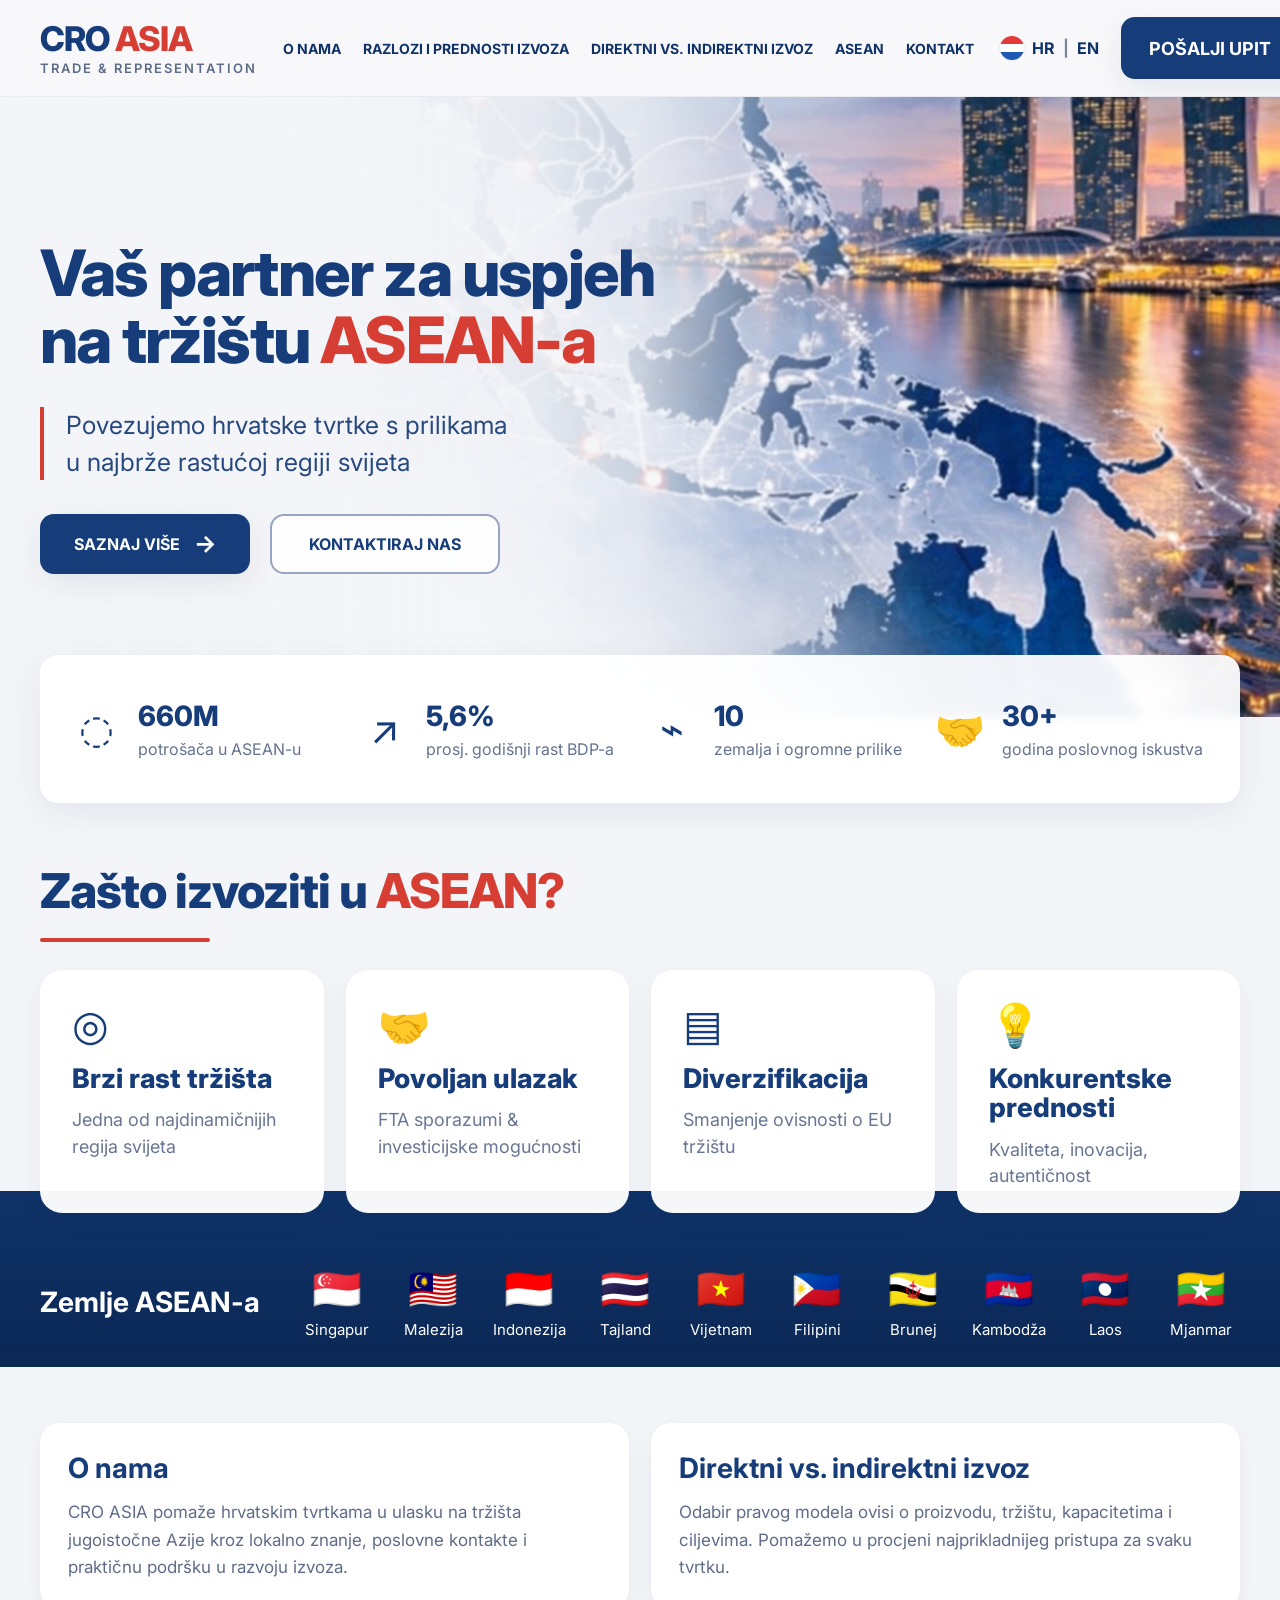
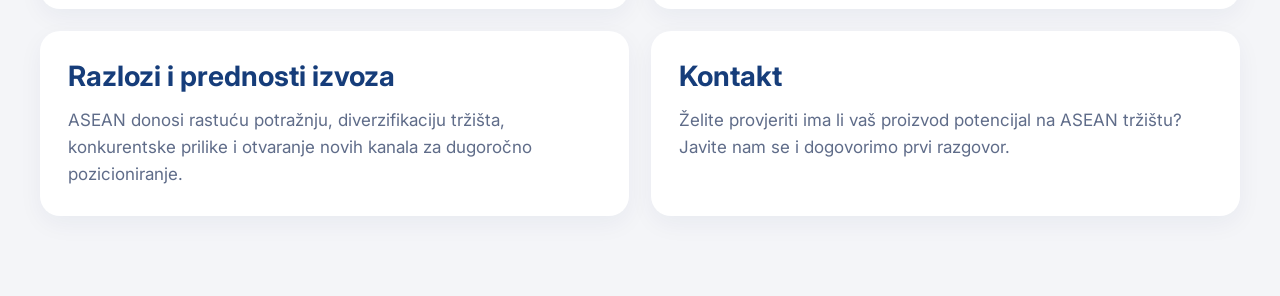
==== commit 841b328a: "Update index.html" ====
--- a/index.html
+++ b/index.html
@@ -1,209 +1,226 @@
 <!DOCTYPE html>
 <html lang="hr">
 <head>
-<meta charset="UTF-8" />
-<meta name="viewport" content="width=device-width, initial-scale=1.0" />
-<title>CRO ASIA – Trade & Representation</title>
-<meta name="description" content="Vaš partner za uspjeh na tržištu ASEAN-a. Povezujemo hrvatske tvrtke s prilikama u najbrže rastućoj regiji svijeta." />
-<link rel="preconnect" href="https://fonts.googleapis.com">
-<link rel="preconnect" href="https://fonts.gstatic.com" crossorigin>
-<link href="https://fonts.googleapis.com/css2?family=Inter:wght@300;400;500;600;700;800&display=swap" rel="stylesheet">
-<link rel="stylesheet" href="style.css" />
+  <meta charset="UTF-8" />
+  <meta name="viewport" content="width=device-width, initial-scale=1.0" />
+  <title>CRO ASIA – Trade & Representation</title>
+  <meta name="description" content="Vaš partner za uspjeh na tržištu ASEAN-a. Povezujemo hrvatske tvrtke s prilikama u najbrže rastućoj regiji svijeta." />
+  <link rel="preconnect" href="https://fonts.googleapis.com">
+  <link rel="preconnect" href="https://fonts.gstatic.com" crossorigin>
+  <link href="https://fonts.googleapis.com/css2?family=Inter:wght@300;400;500;600;700;800&display=swap" rel="stylesheet">
+  <link rel="stylesheet" href="style.css" />
 </head>
 <body>
 
-<header class="site-header">
-<div class="container header-inner">
-<a href="#" class="logo">
-<div class="logo-main">
-<span class="logo-blue">CRO</span><span class="logo-red"> ASIA</span>
-</div>
-<div class="logo-sub">TRADE &amp; REPRESENTATION</div>
-</a>
-
-<nav class="main-nav">
-<a href="#about">O NAMA</a>
-<a href="#benefits">RAZLOZI I PREDNOSTI IZVOZA</a>
-<a href="#export-models">DIREKTNI VS. INDIREKTNI IZVOZ</a>
-<a href="#asean">ASEAN</a>
-<a href="#contact">KONTAKT</a>
-</nav>
-
-<div class="header-right">
-<div class="lang-switch">
-<span class="flag-dot"></span>
-<a href="#" class="active">HR</a>
-<span class="divider">|</span>
-<a href="#">EN</a>
-</div>
-
-<a href="#contact" class="btn btn-header">
-POŠALJI UPIT
-<span class="arrow">→</span>
-</a>
-</div>
-</div>
-</header>
-
-<main>
-<section class="hero">
-<div class="hero-bg"></div>
-<div class="hero-fade"></div>
-      <section class="hero">
-  <div class="hero-bg"></div>
-  <div class="hero-fade"></div>
-
-  <div class="hero-points">
-    <span class="map-point p1"></span>
-    <span class="map-point p2"></span>
-    <span class="map-point p3"></span>
-    <span class="map-point p4"></span>
-    <span class="map-point p5"></span>
-  </div>
-
-  <div class="container hero-inner">
-
-<div class="container hero-inner">
-<div class="hero-left">
-<h1>
-Vaš partner za uspjeh<br />
-na tržištu <span>ASEAN-a</span>
-</h1>
-
-<div class="hero-accent-text">
-<p>Povezujemo hrvatske tvrtke s prilikama<br />u najbrže rastućoj regiji svijeta</p>
-</div>
-
-<div class="hero-actions">
-<a href="#about" class="btn btn-primary">
-SAZNAJ VIŠE
-<span class="arrow">→</span>
-</a>
-
-<a href="#contact" class="btn btn-outline">
-KONTAKTIRAJ NAS
-</a>
-</div>
-</div>
-</div>
-</section>
-
-<section class="stats-wrap">
-<div class="container">
-<div class="stats-card">
-<div class="stat-item">
-<div class="stat-icon">◌</div>
-<div class="stat-text">
-<div class="stat-number">660M</div>
-<div class="stat-label">potrošača u ASEAN-u</div>
-</div>
-</div>
-
-<div class="stat-item">
-<div class="stat-icon">↗</div>
-<div class="stat-text">
-<div class="stat-number">5,6%</div>
-<div class="stat-label">prosj. godišnji rast BDP-a</div>
-</div>
-</div>
-
-<div class="stat-item">
-<div class="stat-icon">⌁</div>
-<div class="stat-text">
-<div class="stat-number">10</div>
-<div class="stat-label">zemalja i ogromne prilike</div>
-</div>
-</div>
-
-<div class="stat-item">
-<div class="stat-icon">🤝</div>
-<div class="stat-text">
-<div class="stat-number">30+</div>
-<div class="stat-label">godina poslovnog iskustva</div>
-</div>
-</div>
-</div>
-</div>
-</section>
-
-<section class="why-section" id="benefits">
-<div class="container">
-<div class="section-head">
-<h2>Zašto izvoziti u <span>ASEAN?</span></h2>
-<div class="section-line"></div>
-</div>
-
-<div class="benefit-grid">
-<article class="benefit-card">
-<div class="benefit-icon">◎</div>
-<h3>Brzi rast tržišta</h3>
-<p>Jedna od najdinamičnijih regija svijeta</p>
-</article>
-
-<article class="benefit-card">
-<div class="benefit-icon">🤝</div>
-<h3>Povoljan ulazak</h3>
-<p>FTA sporazumi &amp; investicijske mogućnosti</p>
-</article>
-
-<article class="benefit-card">
-<div class="benefit-icon">▤</div>
-<h3>Diverzifikacija</h3>
-<p>Smanjenje ovisnosti o EU tržištu</p>
-</article>
-
-<article class="benefit-card">
-<div class="benefit-icon benefit-icon-red">💡</div>
-<h3>Konkurentske<br />prednosti</h3>
-<p>Kvaliteta, inovacija, autentičnost</p>
-</article>
-</div>
-</div>
-</section>
-
-<section class="asean-strip" id="asean">
-<div class="container asean-strip-inner">
-<div class="asean-title">Zemlje ASEAN-a</div>
-
-<div class="country-list">
-<div class="country"><span class="country-flag">🇸🇬</span><span>Singapur</span></div>
-<div class="country"><span class="country-flag">🇲🇾</span><span>Malezija</span></div>
-<div class="country"><span class="country-flag">🇮🇩</span><span>Indonezija</span></div>
-<div class="country"><span class="country-flag">🇹🇭</span><span>Tajland</span></div>
-<div class="country"><span class="country-flag">🇻🇳</span><span>Vijetnam</span></div>
-<div class="country"><span class="country-flag">🇵🇭</span><span>Filipini</span></div>
-<div class="country"><span class="country-flag">🇧🇳</span><span>Brunej</span></div>
-<div class="country"><span class="country-flag">🇰🇭</span><span>Kambodža</span></div>
-<div class="country"><span class="country-flag">🇱🇦</span><span>Laos</span></div>
-<div class="country"><span class="country-flag">🇲🇲</span><span>Mjanmar</span></div>
-</div>
-</div>
-</section>
-
-<section class="content-section" id="about">
-<div class="container content-grid">
-<div class="content-box">
-<h2>O nama</h2>
-<p>CRO ASIA pomaže hrvatskim tvrtkama u ulasku na tržišta jugoistočne Azije kroz lokalno znanje, poslovne kontakte i praktičnu podršku u razvoju izvoza.</p>
-</div>
-
-<div class="content-box" id="export-models">
-<h2>Direktni vs. indirektni izvoz</h2>
-<p>Odabir pravog modela ovisi o proizvodu, tržištu, kapacitetima i ciljevima. Pomažemo u procjeni najprikladnijeg pristupa za svaku tvrtku.</p>
-</div>
-
-<div class="content-box">
-<h2>Razlozi i prednosti izvoza</h2>
-<p>ASEAN donosi rastuću potražnju, diverzifikaciju tržišta, konkurentske prilike i otvaranje novih kanala za dugoročno pozicioniranje.</p>
-</div>
-
-<div class="content-box" id="contact">
-<h2>Kontakt</h2>
-<p>Želite provjeriti ima li vaš proizvod potencijal na ASEAN tržištu? Javite nam se i dogovorimo prvi razgovor.</p>
-</div>
-</div>
-</section>
-</main>
+  <header class="site-header">
+    <div class="container header-inner">
+      <a href="#" class="logo">
+        <div class="logo-main">
+          <span class="logo-blue">CRO</span><span class="logo-red"> ASIA</span>
+        </div>
+        <div class="logo-sub">TRADE &amp; REPRESENTATION</div>
+      </a>
+
+      <nav class="main-nav">
+        <a href="#about">O NAMA</a>
+        <a href="#benefits">RAZLOZI I PREDNOSTI IZVOZA</a>
+        <a href="#export-models">DIREKTNI VS. INDIREKTNI IZVOZ</a>
+        <a href="#asean">ASEAN</a>
+        <a href="#contact">KONTAKT</a>
+      </nav>
+
+      <div class="header-right">
+        <div class="lang-switch">
+          <span class="flag-dot"></span>
+          <a href="#" class="active">HR</a>
+          <span class="divider">|</span>
+          <a href="#">EN</a>
+        </div>
+
+        <a href="#contact" class="btn btn-header">
+          POŠALJI UPIT
+          <span class="arrow">→</span>
+        </a>
+      </div>
+    </div>
+  </header>
+
+  <main>
+    <section class="hero">
+      <div class="hero-bg"></div>
+      <div class="hero-fade"></div>
+
+      <div class="container hero-inner">
+        <div class="hero-left">
+          <h1>
+            Vaš partner za uspjeh<br />
+            na tržištu <span>ASEAN-a</span>
+          </h1>
+
+          <div class="hero-accent-text">
+            <p>Povezujemo hrvatske tvrtke s prilikama<br />u najbrže rastućoj regiji svijeta</p>
+          </div>
+
+          <div class="hero-actions">
+            <a href="#about" class="btn btn-primary">
+              SAZNAJ VIŠE
+              <span class="arrow">→</span>
+            </a>
+
+            <a href="#contact" class="btn btn-outline">
+              KONTAKTIRAJ NAS
+            </a>
+          </div>
+        </div>
+      </div>
+    </section>
+
+    <section class="stats-wrap">
+      <div class="container">
+        <div class="stats-card">
+          <div class="stat-item">
+            <div class="stat-icon">◌</div>
+            <div class="stat-text">
+              <div class="stat-number">660M</div>
+              <div class="stat-label">potrošača u ASEAN-u</div>
+            </div>
+          </div>
+
+          <div class="stat-item">
+            <div class="stat-icon">↗</div>
+            <div class="stat-text">
+              <div class="stat-number">5,6%</div>
+              <div class="stat-label">prosj. godišnji rast BDP-a</div>
+            </div>
+          </div>
+
+          <div class="stat-item">
+            <div class="stat-icon">⌁</div>
+            <div class="stat-text">
+              <div class="stat-number">10</div>
+              <div class="stat-label">zemalja i ogromne prilike</div>
+            </div>
+          </div>
+
+          <div class="stat-item">
+            <div class="stat-icon">🤝</div>
+            <div class="stat-text">
+              <div class="stat-number">30+</div>
+              <div class="stat-label">godina poslovnog iskustva</div>
+            </div>
+          </div>
+        </div>
+      </div>
+    </section>
+
+    <section class="why-section" id="benefits">
+      <div class="container">
+        <div class="section-head">
+          <h2>Zašto izvoziti u <span>ASEAN?</span></h2>
+          <div class="section-line"></div>
+        </div>
+
+        <div class="benefit-grid">
+          <article class="benefit-card">
+            <div class="benefit-icon">◎</div>
+            <h3>Brzi rast tržišta</h3>
+            <p>Jedna od najdinamičnijih regija svijeta</p>
+          </article>
+
+          <article class="benefit-card">
+            <div class="benefit-icon">🤝</div>
+            <h3>Povoljan ulazak</h3>
+            <p>FTA sporazumi &amp; investicijske mogućnosti</p>
+          </article>
+
+          <article class="benefit-card">
+            <div class="benefit-icon">▤</div>
+            <h3>Diverzifikacija</h3>
+            <p>Smanjenje ovisnosti o EU tržištu</p>
+          </article>
+
+          <article class="benefit-card">
+            <div class="benefit-icon benefit-icon-red">💡</div>
+            <h3>Konkurentske<br />prednosti</h3>
+            <p>Kvaliteta, inovacija, autentičnost</p>
+          </article>
+        </div>
+      </div>
+    </section>
+
+    <section class="asean-strip" id="asean">
+      <div class="container asean-strip-inner">
+        <div class="asean-title">Zemlje ASEAN-a</div>
+
+        <div class="country-list">
+          <div class="country">
+            <span class="country-flag">🇸🇬</span>
+            <span>Singapur</span>
+          </div>
+          <div class="country">
+            <span class="country-flag">🇲🇾</span>
+            <span>Malezija</span>
+          </div>
+          <div class="country">
+            <span class="country-flag">🇮🇩</span>
+            <span>Indonezija</span>
+          </div>
+          <div class="country">
+            <span class="country-flag">🇹🇭</span>
+            <span>Tajland</span>
+          </div>
+          <div class="country">
+            <span class="country-flag">🇻🇳</span>
+            <span>Vijetnam</span>
+          </div>
+          <div class="country">
+            <span class="country-flag">🇵🇭</span>
+            <span>Filipini</span>
+          </div>
+          <div class="country">
+            <span class="country-flag">🇧🇳</span>
+            <span>Brunej</span>
+          </div>
+          <div class="country">
+            <span class="country-flag">🇰🇭</span>
+            <span>Kambodža</span>
+          </div>
+          <div class="country">
+            <span class="country-flag">🇱🇦</span>
+            <span>Laos</span>
+          </div>
+          <div class="country">
+            <span class="country-flag">🇲🇲</span>
+            <span>Mjanmar</span>
+          </div>
+        </div>
+      </div>
+    </section>
+
+    <section class="content-section" id="about">
+      <div class="container content-grid">
+        <div class="content-box">
+          <h2>O nama</h2>
+          <p>CRO ASIA pomaže hrvatskim tvrtkama u ulasku na tržišta jugoistočne Azije kroz lokalno znanje, poslovne kontakte i praktičnu podršku u razvoju izvoza.</p>
+        </div>
+
+        <div class="content-box" id="export-models">
+          <h2>Direktni vs. indirektni izvoz</h2>
+          <p>Odabir pravog modela ovisi o proizvodu, tržištu, kapacitetima i ciljevima. Pomažemo u procjeni najprikladnijeg pristupa za svaku tvrtku.</p>
+        </div>
+
+        <div class="content-box">
+          <h2>Razlozi i prednosti izvoza</h2>
+          <p>ASEAN donosi rastuću potražnju, diverzifikaciju tržišta, konkurentske prilike i otvaranje novih kanala za dugoročno pozicioniranje.</p>
+        </div>
+
+        <div class="content-box" id="contact">
+          <h2>Kontakt</h2>
+          <p>Želite provjeriti ima li vaš proizvod potencijal na ASEAN tržištu? Javite nam se i dogovorimo prvi razgovor.</p>
+        </div>
+      </div>
+    </section>
+  </main>
 
 </body>
 </html>
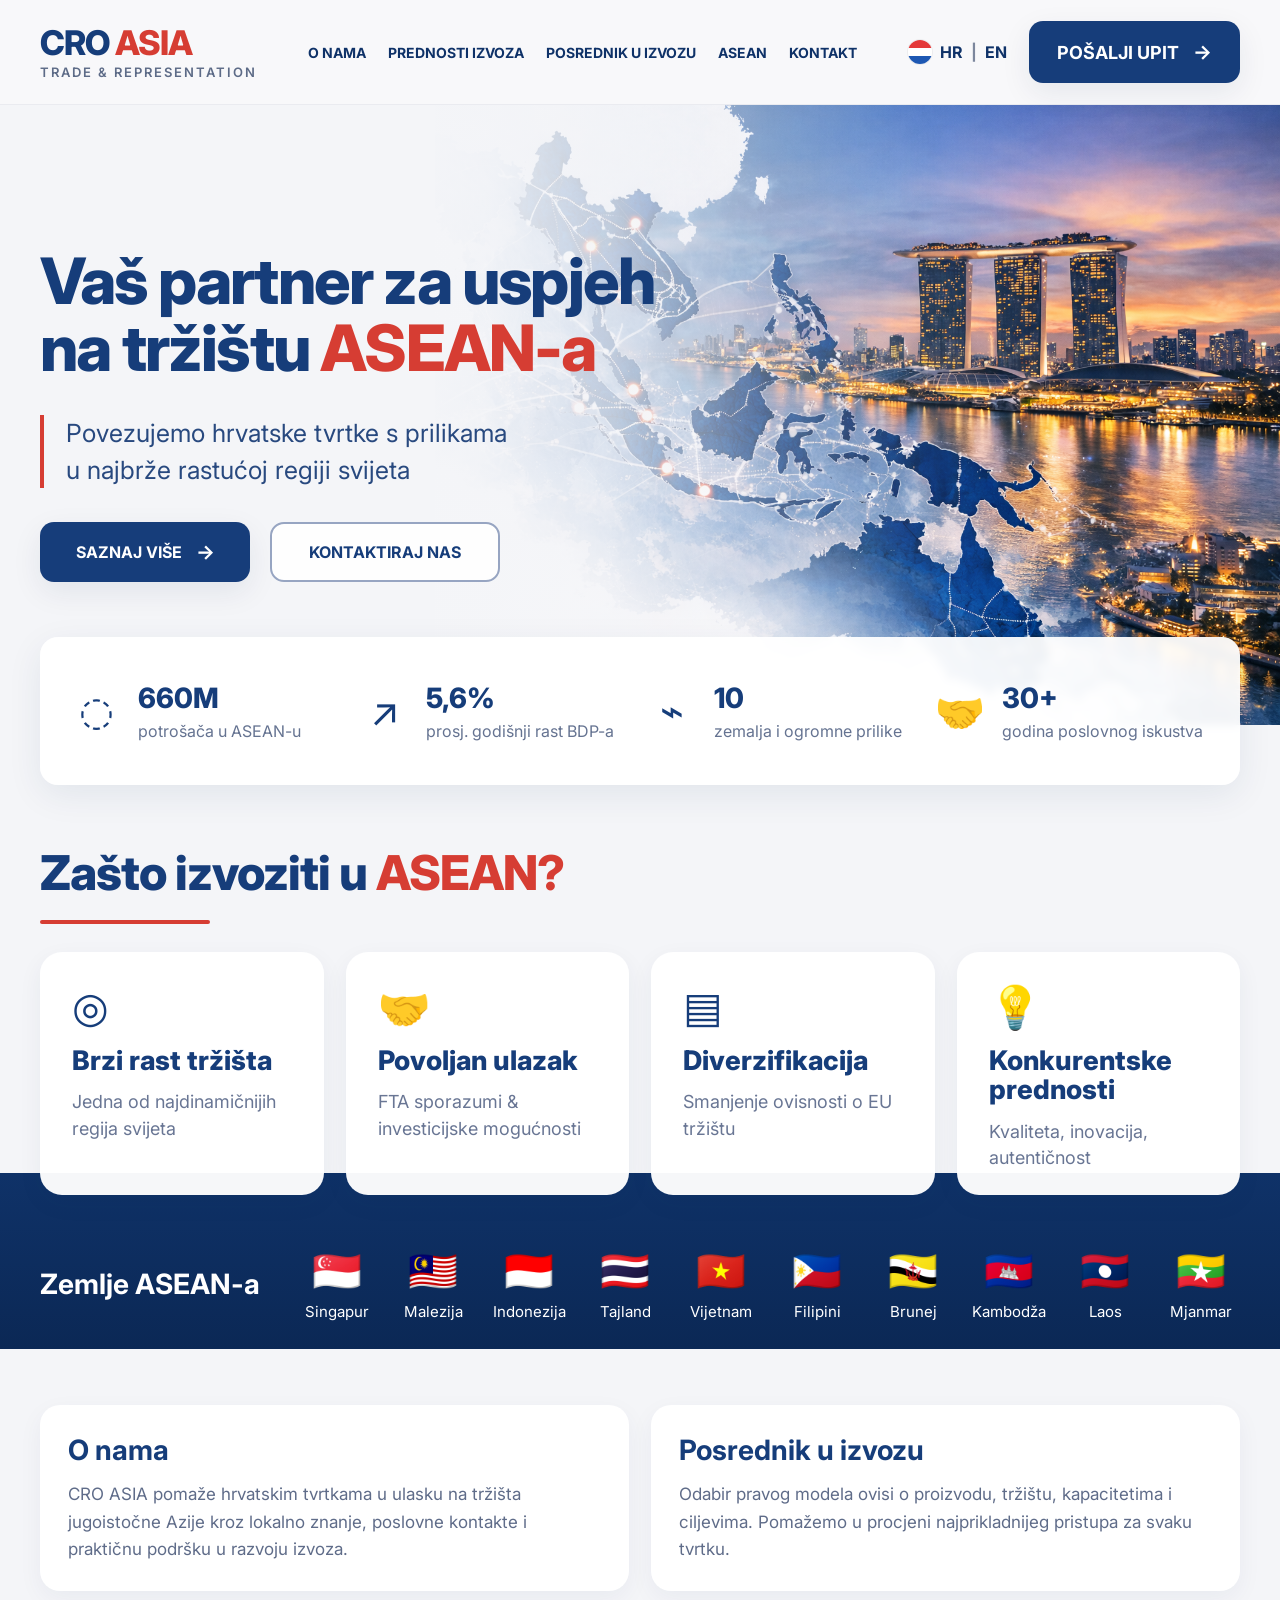
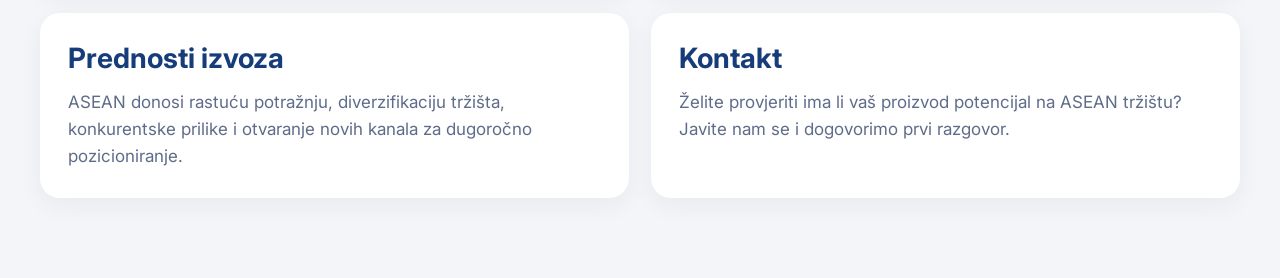
==== commit b5dbffe3: "Update index.html" ====
--- a/index.html
+++ b/index.html
@@ -23,8 +23,8 @@
 
       <nav class="main-nav">
         <a href="#about">O NAMA</a>
-        <a href="#benefits">RAZLOZI I PREDNOSTI IZVOZA</a>
-        <a href="#export-models">DIREKTNI VS. INDIREKTNI IZVOZ</a>
+        <a href="#benefits">PREDNOSTI IZVOZA</a>
+        <a href="#export-models">POSREDNIK U IZVOZU</a>
         <a href="#asean">ASEAN</a>
         <a href="#contact">KONTAKT</a>
       </nav>
@@ -205,12 +205,12 @@
         </div>
 
         <div class="content-box" id="export-models">
-          <h2>Direktni vs. indirektni izvoz</h2>
+          <h2>Posrednik u izvozu</h2>
           <p>Odabir pravog modela ovisi o proizvodu, tržištu, kapacitetima i ciljevima. Pomažemo u procjeni najprikladnijeg pristupa za svaku tvrtku.</p>
         </div>
 
         <div class="content-box">
-          <h2>Razlozi i prednosti izvoza</h2>
+          <h2>Prednosti izvoza</h2>
           <p>ASEAN donosi rastuću potražnju, diverzifikaciju tržišta, konkurentske prilike i otvaranje novih kanala za dugoročno pozicioniranje.</p>
         </div>
 
--- a/style.css
+++ b/style.css
@@ -1,759 +1,662 @@
 :root {
---blue: #163d7a;
---blue-dark: #0f3268;
---red: #d63d33;
---text: #18345f;
---muted: #657391;
---bg: #f4f5f8;
---white: #ffffff;
---border: #d9deea;
---shadow: 0 10px 30px rgba(14, 38, 77, 0.08);
+  --blue: #163d7a;
+  --blue-dark: #0f3268;
+  --red: #d63d33;
+  --text: #18345f;
+  --muted: #657391;
+  --bg: #f4f5f8;
+  --white: #ffffff;
+  --border: #d9deea;
+  --shadow: 0 10px 30px rgba(14, 38, 77, 0.08);
 }
 
 * {
-margin: 0;
-padding: 0;
-box-sizing: border-box;
+  margin: 0;
+  padding: 0;
+  box-sizing: border-box;
 }
 
 html {
-scroll-behavior: smooth;
+  scroll-behavior: smooth;
 }
 
 body {
-font-family: "Inter", sans-serif;
-background: var(--bg);
-color: var(--text);
+  font-family: "Inter", sans-serif;
+  background: var(--bg);
+  color: var(--text);
 }
 
 a {
-text-decoration: none;
-color: inherit;
+  text-decoration: none;
+  color: inherit;
 }
 
 .container {
-width: min(1380px, calc(100% - 60px));
-margin: 0 auto;
-}
-
+  width: min(1280px, calc(100% - 80px));
+  margin: 0 auto;
+}
+
+/* HEADER */
 .site-header {
-background: #f8f8fa;
-border-bottom: 1px solid rgba(16, 45, 92, 0.06);
-position: sticky;
-top: 0;
-z-index: 1000;
+  background: #f8f8fa;
+  border-bottom: 1px solid rgba(16, 45, 92, 0.06);
+  position: sticky;
+  top: 0;
+  z-index: 1000;
 }
 
 .header-inner {
-height: 96px;
-display: flex;
-align-items: center;
-justify-content: space-between;
-gap: 26px;
+  height: 104px;
+  display: flex;
+  align-items: center;
+  justify-content: space-between;
+  gap: 20px;
 }
 
 .logo {
-display: inline-flex;
-flex-direction: column;
-line-height: 1;
-flex-shrink: 0;
+  display: inline-flex;
+  flex-direction: column;
+  line-height: 1;
+  flex-shrink: 0;
 }
 
 .logo-main {
-font-size: 42px;
-font-weight: 800;
-letter-spacing: -1px;
+  font-size: 42px;
+  font-weight: 800;
+  letter-spacing: -1px;
 }
 
 .logo-blue {
-color: var(--blue);
+  color: var(--blue);
 }
 
 .logo-red {
-color: var(--red);
+  color: var(--red);
 }
 
 .logo-sub {
-margin-top: 6px;
-font-size: 16px;
-letter-spacing: 2px;
-color: #5d6b87;
-font-weight: 600;
+  margin-top: 6px;
+  font-size: 16px;
+  letter-spacing: 2px;
+  color: #5d6b87;
+  font-weight: 600;
 }
 
 .main-nav {
-display: flex;
-align-items: center;
-gap: 34px;
-flex: 1;
-justify-content: center;
+  display: flex;
+  align-items: center;
+  gap: 34px;
+  flex: 1;
+  justify-content: center;
 }
 
 .main-nav a {
-font-size: 16px;
-font-weight: 700;
-color: var(--blue-dark);
-white-space: nowrap;
+  font-size: 16px;
+  font-weight: 700;
+  color: var(--blue-dark);
+  white-space: nowrap;
 }
 
 .header-right {
-display: flex;
-align-items: center;
-gap: 22px;
-flex-shrink: 0;
+  display: flex;
+  align-items: center;
+  gap: 22px;
+  flex-shrink: 0;
 }
 
 .lang-switch {
-display: flex;
-align-items: center;
-gap: 8px;
-color: var(--blue-dark);
-font-weight: 700;
-font-size: 16px;
+  display: flex;
+  align-items: center;
+  gap: 8px;
+  color: var(--blue-dark);
+  font-weight: 700;
+  font-size: 16px;
 }
 
 .flag-dot {
-width: 24px;
-height: 24px;
-border-radius: 50%;
-background: linear-gradient(to bottom, #e43939 0 33%, #ffffff 33% 66%, #1e58b3 66% 100%);
-display: inline-block;
-box-shadow: 0 0 0 1px rgba(0,0,0,0.05);
+  width: 24px;
+  height: 24px;
+  border-radius: 50%;
+  background:
+    linear-gradient(to bottom, #e43939 0 33%, #ffffff 33% 66%, #1e58b3 66% 100%);
+  display: inline-block;
+  box-shadow: 0 0 0 1px rgba(0,0,0,0.05);
 }
 
 .lang-switch .divider {
-color: #7c879d;
+  color: #7c879d;
 }
 
 .lang-switch a.active {
-color: var(--blue-dark);
+  color: var(--blue-dark);
 }
 
 .btn {
-display: inline-flex;
-align-items: center;
-justify-content: center;
-gap: 14px;
-border-radius: 14px;
-transition: transform 0.15s ease, box-shadow 0.15s ease;
-font-weight: 700;
-cursor: pointer;
-}
-.btn:hover {
-transform: translateY(-2px);
-box-shadow: 0 6px 16px rgba(0,0,0,0.08);
-}
+  display: inline-flex;
+  align-items: center;
+  justify-content: center;
+  gap: 14px;
+  border-radius: 14px;
+  transition: 0.2s ease;
+  font-weight: 700;
+  cursor: pointer;
+}
+
 .btn-header {
-background: var(--blue);
-color: var(--white);
-min-height: 62px;
-padding: 0 28px;
-font-size: 18px;
-box-shadow: var(--shadow);
+  background: var(--blue);
+  color: var(--white);
+  min-height: 62px;
+  padding: 0 28px;
+  font-size: 18px;
+  box-shadow: var(--shadow);
 }
 
 .btn-header:hover {
-background: var(--blue-dark);
-}
-
+  background: var(--blue-dark);
+}
+
+/* HERO */
 .hero {
-position: relative;
-min-height: 620px;
-overflow: hidden;
-background: #f4f5f8;
+  position: relative;
+  min-height: 620px;
+  overflow: hidden;
+  background: #f4f5f8;
 }
 
 .hero-bg {
-position: absolute;
-inset: 0;
-background-image: url("Singapore_main.png");
-background-repeat: no-repeat;
-background-position: right center;
-background-size: 1040px auto;
-transform: scale(1);
-animation: heroZoom 12s ease-out forwards;
+ position: absolute;
+  top: 0;
+  right: 0;
+  width: 66%;
+  height: 100%;
+  background-image: url("asean-hero-4ka.png");
+  background-repeat: no-repeat;
+  background-size: auto 100%;
+  background-position: right center;
+  z-index: 0;
 }
 
 .hero-fade {
-position: absolute;
-inset: 0;
-background: linear-gradient(
-90deg,
-rgba(244,245,248,1) 0%,
-rgba(244,245,248,0.98) 30%,
-rgba(244,245,248,0.94) 42%,
-rgba(244,245,248,0.82) 50%,
-rgba(244,245,248,0.38) 61%,
-rgba(244,245,248,0.05) 72%,
-rgba(244,245,248,0) 80%
-);
-}
-.hero-points {
   position: absolute;
   inset: 0;
+  z-index: 1;
+  background: linear-gradient(
+    90deg,
+    rgba(244,245,248,1) 0%,
+    rgba(244,245,248,0.98) 26%,
+    rgba(244,245,248,0.94) 38%,
+    rgba(244,245,248,0.78) 48%,
+    rgba(244,245,248,0.34) 60%,
+    rgba(244,245,248,0.08) 72%,
+    rgba(244,245,248,0) 82%
+  );
+}
+
+.hero-inner {
+  position: relative;
   z-index: 2;
-  pointer-events: none;
-}
-
-.map-point {
-  position: absolute;
-  width: 14px;
-  height: 14px;
-  background: #d63d33;
-  border: 3px solid rgba(255, 255, 255, 0.95);
-  border-radius: 50%;
-  box-shadow: 0 0 0 0 rgba(214, 61, 51, 0.45);
-  animation: pulsePoint 2.6s infinite;
-}
-
-.map-point::after {
-  content: "";
-  position: absolute;
-  inset: -10px;
-  border: 2px solid rgba(214, 61, 51, 0.28);
-  border-radius: 50%;
-  animation: pulseRing 2.6s infinite;
-}
-
-.p1 {
-  top: 25%;
-  right: 28%;
-  animation-delay: 0s;
-}
-
-.p2 {
-  top: 35%;
-  right: 23%;
-  animation-delay: 0.4s;
-}
-
-.p3 {
-  top: 42%;
-  right: 31%;
-  animation-delay: 0.8s;
-}
-
-.p4 {
-  top: 48%;
-  right: 20%;
-  animation-delay: 1.2s;
-}
-
-.p5 {
-  top: 56%;
-  right: 26%;
-  animation-delay: 1.6s;
-}
-
-@keyframes pulsePoint {
-  0% {
-    transform: scale(1);
-    box-shadow: 0 0 0 0 rgba(214, 61, 51, 0.40);
-  }
-  70% {
-    transform: scale(1.08);
-    box-shadow: 0 0 0 14px rgba(214, 61, 51, 0);
-  }
-  100% {
-    transform: scale(1);
-    box-shadow: 0 0 0 0 rgba(214, 61, 51, 0);
-  }
-}
-
-@keyframes pulseRing {
-  0% {
-    transform: scale(0.85);
-    opacity: 0.9;
-  }
-  70% {
-    transform: scale(1.35);
-    opacity: 0;
-  }
-  100% {
-    transform: scale(0.85);
-    opacity: 0;
-  }
-}
-
-.hero-inner {
-position: relative;
-z-index: 2;
-min-height: 620px;
-display: flex;
-align-items: center;
+  min-height: 620px;
+  display: flex;
+  align-items: center;
 }
 
 .hero-left {
-width: 100%;
-max-width: 760px;
-padding-top: 0;
+  width: 100%;
+  max-width: 760px;
+  padding-top: 0;
 }
 
 .hero h1 {
-font-size: 66px;
-line-height: 1.04;
-font-weight: 800;
-letter-spacing: -1.8px;
-color: var(--blue);
+  font-size: 66px;
+  line-height: 1.04;
+  font-weight: 800;
+  letter-spacing: -1.8px;
+  color: var(--blue);
 }
 
 .hero h1 span {
-color: var(--red);
+  color: var(--red);
 }
 
 .hero-accent-text {
-margin-top: 34px;
-padding-left: 22px;
-border-left: 4px solid var(--red);
+  margin-top: 34px;
+  padding-left: 22px;
+  border-left: 4px solid var(--red);
 }
 
 .hero-accent-text p {
-font-size: 22px;
-line-height: 1.45;
-color: #28497f;
-font-weight: 400;
+  font-size: 22px;
+  line-height: 1.45;
+  color: #28497f;
+  font-weight: 400;
 }
 
 .hero-actions {
-margin-top: 34px;
-display: flex;
-gap: 20px;
-flex-wrap: wrap;
+  margin-top: 34px;
+  display: flex;
+  gap: 20px;
+  flex-wrap: wrap;
 }
 
 .btn-primary {
-background: var(--blue);
-color: var(--white);
-padding: 18px 30px;
-min-width: 210px;
-min-height: 56px;
-font-size: 16px;
-box-shadow: var(--shadow);
+  background: var(--blue);
+  color: var(--white);
+  padding: 18px 30px;
+  min-width: 210px;
+  min-height: 56px;
+  font-size: 16px;
+  box-shadow: var(--shadow);
+}
+
+.btn-primary:hover {
+  background: var(--blue-dark);
 }
 
 .btn-outline {
-background: rgba(255,255,255,0.88);
-color: var(--blue);
-border: 2px solid #97a5c2;
-padding: 18px 30px;
-min-width: 230px;
-min-height: 56px;
-font-size: 16px;
+  background: rgba(255,255,255,0.88);
+  color: var(--blue);
+  border: 2px solid #97a5c2;
+  padding: 18px 30px;
+  min-width: 230px;
+  min-height: 56px;
+  font-size: 16px;
 }
 
 .btn-outline:hover {
-background: #ffffff;
+  background: #ffffff;
 }
 
 .arrow {
-font-size: 24px;
-line-height: 1;
-}
-
+  font-size: 20px;
+  line-height: 1;
+}
+/* STATS */
 .stats-wrap {
-position: relative;
-margin-top: -62px;
-z-index: 10;
+  position: relative;
+  margin-top: -88px;
+  z-index: 10;
 }
 
 .stats-card {
-background: rgba(255,255,255,0.94);
-backdrop-filter: blur(4px);
-border-radius: 18px;
-box-shadow: 0 10px 35px rgba(16, 45, 92, 0.08);
-display: grid;
-grid-template-columns: repeat(4, 1fr);
-gap: 12px;
-padding: 26px 30px;
+  background: rgba(255,255,255,0.94);
+  backdrop-filter: blur(4px);
+  border-radius: 18px;
+  box-shadow: 0 10px 35px rgba(16, 45, 92, 0.08);
+  display: grid;
+  grid-template-columns: repeat(4, 1fr);
+  gap: 12px;
+  padding: 26px 30px;
 }
 
 .stat-item {
-display: flex;
-align-items: center;
-gap: 16px;
-min-height: 96px;
+  display: flex;
+  align-items: center;
+  gap: 16px;
+  min-height: 96px;
 }
 
 .stat-icon {
-flex-shrink: 0;
-width: 52px;
-text-align: center;
-font-size: 40px;
-color: var(--blue);
-line-height: 1;
+  flex-shrink: 0;
+  width: 52px;
+  text-align: center;
+  font-size: 40px;
+  color: var(--blue);
+  line-height: 1;
 }
 
 .stat-number {
-font-size: 28px;
-font-weight: 800;
-color: var(--blue);
-margin-bottom: 6px;
+  font-size: 28px;
+  font-weight: 800;
+  color: var(--blue);
+  margin-bottom: 6px;
 }
 
 .stat-label {
-font-size: 16px;
-color: #657391;
-line-height: 1.3;
-}
-
+  font-size: 16px;
+  color: #657391;
+  line-height: 1.3;
+}
+
+/* WHY */
 .why-section {
-padding: 62px 0 0;
+  padding: 62px 0 0;
 }
 
 .section-head h2 {
-font-size: 58px;
-line-height: 1.1;
-font-weight: 800;
-color: var(--blue);
-letter-spacing: -1px;
+  font-size: 58px;
+  line-height: 1.1;
+  font-weight: 800;
+  color: var(--blue);
+  letter-spacing: -1px;
 }
 
 .section-head h2 span {
-color: var(--red);
+  color: var(--red);
 }
 
 .section-line {
-margin-top: 20px;
-width: 170px;
-height: 4px;
-background: var(--red);
-border-radius: 999px;
+  margin-top: 20px;
+  width: 170px;
+  height: 4px;
+  background: var(--red);
+  border-radius: 999px;
 }
 
 .benefit-grid {
-margin-top: 28px;
-display: grid;
-grid-template-columns: repeat(4, 1fr);
-gap: 22px;
+  margin-top: 28px;
+  display: grid;
+  grid-template-columns: repeat(4, 1fr);
+  gap: 22px;
 }
 
 .benefit-card {
-background: rgba(255,255,255,0.96);
-transition: transform 0.2s ease, box-shadow 0.2s ease;
-border-radius: 22px;
-padding: 34px 32px 24px;
-box-shadow: 0 8px 24px rgba(16, 45, 92, 0.06);
-min-height: 240px;
+  background: rgba(255,255,255,0.96);
+  border-radius: 22px;
+  padding: 34px 32px 24px;
+  box-shadow: 0 8px 24px rgba(16, 45, 92, 0.06);
+  min-height: 240px;
 }
 
 .benefit-icon {
-font-size: 42px;
-line-height: 1;
-color: var(--blue);
-margin-bottom: 18px;
+  font-size: 42px;
+  line-height: 1;
+  color: var(--blue);
+  margin-bottom: 18px;
 }
 
 .benefit-icon-red {
-color: var(--red);
+  color: var(--red);
 }
 
 .benefit-card h3 {
-font-size: 27px;
-line-height: 1.1;
-color: var(--blue);
-font-weight: 800;
-margin-bottom: 14px;
+  font-size: 27px;
+  line-height: 1.1;
+  color: var(--blue);
+  font-weight: 800;
+  margin-bottom: 14px;
 }
 
 .benefit-card p {
-font-size: 18px;
-line-height: 1.45;
-color: #697694;
-}
-
+  font-size: 18px;
+  line-height: 1.45;
+  color: #697694;
+}
+
+/* ASEAN STRIP */
 .asean-strip {
-background: linear-gradient(180deg, #0f3268 0%, #0b2855 100%);
-margin-top: -22px;
-padding: 74px 0 28px;
-color: #fff;
+  background: linear-gradient(180deg, #0f3268 0%, #0b2855 100%);
+  margin-top: -22px;
+  padding: 74px 0 28px;
+  color: #fff;
 }
 
 .asean-strip-inner {
-display: flex;
-align-items: center;
-gap: 38px;
+  display: flex;
+  align-items: center;
+  gap: 38px;
 }
 
 .asean-title {
-font-size: 28px;
-font-weight: 700;
-flex-shrink: 0;
+  font-size: 28px;
+  font-weight: 700;
+  flex-shrink: 0;
 }
 
 .country-list {
-display: grid;
-grid-template-columns: repeat(10, minmax(70px, 1fr));
-gap: 18px;
-width: 100%;
-align-items: start;
+  display: grid;
+  grid-template-columns: repeat(10, minmax(70px, 1fr));
+  gap: 18px;
+  width: 100%;
+  align-items: start;
 }
 
 .country {
-text-align: center;
-color: #fff;
-font-size: 15px;
-line-height: 1.2;
+  text-align: center;
+  color: #fff;
+  font-size: 15px;
+  line-height: 1.2;
 }
 
 .country-flag {
-display: block;
-font-size: 40px;
-margin-bottom: 8px;
-}
-
+  display: block;
+  font-size: 40px;
+  margin-bottom: 8px;
+}
+
+/* LOWER CONTENT */
 .content-section {
-padding: 56px 0 80px;
-background: #f4f5f8;
+  padding: 56px 0 80px;
+  background: #f4f5f8;
 }
 
 .content-grid {
-display: grid;
-grid-template-columns: repeat(2, 1fr);
-gap: 22px;
+  display: grid;
+  grid-template-columns: repeat(2, 1fr);
+  gap: 22px;
 }
 
 .content-box {
-background: #fff;
-border-radius: 20px;
-padding: 28px;
-box-shadow: 0 8px 24px rgba(16, 45, 92, 0.05);
+  background: #fff;
+  border-radius: 20px;
+  padding: 28px;
+  box-shadow: 0 8px 24px rgba(16, 45, 92, 0.05);
 }
 
 .content-box h2 {
-font-size: 28px;
-color: var(--blue);
-margin-bottom: 14px;
+  font-size: 28px;
+  color: var(--blue);
+  margin-bottom: 14px;
 }
 
 .content-box p {
-font-size: 17px;
-line-height: 1.6;
-color: #5f6c89;
-}
-
+  font-size: 17px;
+  line-height: 1.6;
+  color: #5f6c89;
+}
+
+/* RESPONSIVE */
 @media (max-width: 1280px) {
-.container {
-width: min(1200px, calc(100% - 48px));
-}
-
-.logo-main {
-font-size: 34px;
-}
-
-.logo-sub {
-font-size: 13px;
-}
-
-.main-nav {
-gap: 22px;
-}
-
-.main-nav a {
-font-size: 14px;
-}
-
-.hero h1 {
-font-size: 64px;
-}
-
-.hero-accent-text p {
-font-size: 25px;
-}
-
-.section-head h2 {
-font-size: 48px;
-}
+  .container {
+    width: min(1200px, calc(100% - 48px));
+  }
+
+  .logo-main {
+    font-size: 34px;
+  }
+
+  .logo-sub {
+    font-size: 13px;
+  }
+
+  .main-nav {
+    gap: 22px;
+  }
+
+  .main-nav a {
+    font-size: 14px;
+  }
+
+  .hero h1 {
+    font-size: 64px;
+  }
+
+  .hero-accent-text p {
+    font-size: 25px;
+  }
+
+  .section-head h2 {
+    font-size: 48px;
+  }
 }
 
 @media (max-width: 1080px) {
-.site-header {
-position: static;
-}
-
-.header-inner {
-height: auto;
-padding: 18px 0;
-flex-wrap: wrap;
-justify-content: center;
-}
-
-.main-nav {
-order: 3;
-width: 100%;
-flex-wrap: wrap;
-gap: 14px 18px;
-margin-top: 8px;
-}
-
-.hero {
-min-height: auto;
-padding: 64px 0 130px;
-}
-
-.hero-inner {
-min-height: auto;
-}
-
-.hero h1 {
-font-size: 52px;
-}
-
-.hero-accent-text p {
-font-size: 22px;
-}
-
-.stats-card {
-grid-template-columns: repeat(2, 1fr);
-}
-
-.benefit-grid {
-grid-template-columns: repeat(2, 1fr);
-}
-
-.asean-strip-inner {
-flex-direction: column;
-align-items: flex-start;
-}
-
-.country-list {
-grid-template-columns: repeat(5, 1fr);
-}
-
-.content-grid {
-grid-template-columns: 1fr;
-}
+  .site-header {
+    position: static;
+  }
+
+  .header-inner {
+    height: auto;
+    padding: 18px 0;
+    flex-wrap: wrap;
+    justify-content: center;
+  }
+
+  .main-nav {
+    order: 3;
+    width: 100%;
+    flex-wrap: wrap;
+    gap: 14px 18px;
+    margin-top: 8px;
+  }
+
+  .hero {
+    min-height: auto;
+    padding: 64px 0 130px;
+  }
+
+  .hero-inner {
+    min-height: auto;
+  }
+
+  .hero h1 {
+    font-size: 52px;
+  }
+
+  .hero-accent-text p {
+    font-size: 22px;
+  }
+
+  .stats-card {
+    grid-template-columns: repeat(2, 1fr);
+  }
+
+  .benefit-grid {
+    grid-template-columns: repeat(2, 1fr);
+  }
+
+  .asean-strip-inner {
+    flex-direction: column;
+    align-items: flex-start;
+  }
+
+  .country-list {
+    grid-template-columns: repeat(5, 1fr);
+  }
+
+  .content-grid {
+    grid-template-columns: 1fr;
+  }
 }
 
 @media (max-width: 720px) {
-.container {
-width: calc(100% - 28px);
-}
-
-.logo-main {
-font-size: 28px;
-}
-
-.logo-sub {
-font-size: 11px;
-letter-spacing: 1.5px;
-}
-
-.header-right {
-width: 100%;
-justify-content: center;
-flex-wrap: wrap;
-}
-
-.main-nav {
-display: none;
-}
-
-.hero {
-padding: 42px 0 110px;
-}
-
-.hero-bg {
-background-position: 72% center;
-}
-
-.hero-fade {
-background: linear-gradient(
-180deg,
-rgba(244,245,248,0.94) 0%,
-rgba(244,245,248,0.86) 26%,
-rgba(244,245,248,0.72) 44%,
-rgba(244,245,248,0.45) 58%,
-rgba(244,245,248,0.18) 72%,
-rgba(244,245,248,0) 100%
-);
-}
-
-.hero h1 {
-font-size: 38px;
-line-height: 1.08;
-letter-spacing: -1px;
-}
-
-.hero-accent-text {
-margin-top: 24px;
-padding-left: 16px;
-}
-
-.hero-accent-text p {
-font-size: 18px;
-line-height: 1.4;
-}
-
-.hero-actions {
-margin-top: 28px;
-gap: 14px;
-}
-
-.btn-primary,
-.btn-outline {
-width: 100%;
-min-width: 0;
-min-height: 62px;
-font-size: 17px;
-padding: 16px 20px;
-}
-
-.stats-wrap {
-margin-top: -56px;
-}
-
-.stats-card {
-grid-template-columns: 1fr;
-padding: 20px;
-}
-
-.stat-item {
-min-height: 72px;
-}
-
-.section-head h2 {
-font-size: 36px;
-}
-
-.benefit-grid {
-grid-template-columns: 1fr;
-}
-
-.benefit-card {
-min-height: auto;
-}
-
-.asean-strip {
-padding-top: 52px;
-}
-
-.country-list {
-grid-template-columns: repeat(2, 1fr);
-}
-
-.country-flag {
-font-size: 34px;
-}
-}
-.hero-left {
-animation: heroFade 0.8s ease;
-}
-
-@keyframes heroFade {
-from {
-opacity:0;
-transform: translateY(10px);
-}
-to {
-opacity:1;
-transform: translateY(0);
-}
-}
-@keyframes heroZoom {
-0% {
-transform: scale(1) translateX(0);
-}
-100% {
-transform: scale(1.05) translateX(-10px);
-}
-}
+  .container {
+    width: calc(100% - 28px);
+  }
+
+  .logo-main {
+    font-size: 28px;
+  }
+
+  .logo-sub {
+    font-size: 11px;
+    letter-spacing: 1.5px;
+  }
+
+  .header-right {
+    width: 100%;
+    justify-content: center;
+    flex-wrap: wrap;
+  }
+
+  .main-nav {
+    display: none;
+  }
+
+  .hero {
+    padding: 42px 0 110px;
+  }
+
+  .hero-bg {
+    background-position: 72% center;
+  }
+
+  .hero-fade {
+    background:
+      linear-gradient(
+        180deg,
+        rgba(244,245,248,0.94) 0%,
+        rgba(244,245,248,0.86) 26%,
+        rgba(244,245,248,0.72) 44%,
+        rgba(244,245,248,0.45) 58%,
+        rgba(244,245,248,0.18) 72%,
+        rgba(244,245,248,0) 100%
+      );
+  }
+
+  .hero h1 {
+    font-size: 38px;
+    line-height: 1.08;
+    letter-spacing: -1px;
+  }
+
+  .hero-accent-text {
+    margin-top: 24px;
+    padding-left: 16px;
+  }
+
+  .hero-accent-text p {
+    font-size: 18px;
+    line-height: 1.4;
+  }
+
+  .hero-actions {
+    margin-top: 28px;
+    gap: 14px;
+  }
+
+  .btn-primary,
+  .btn-outline {
+    width: 100%;
+    min-width: 0;
+    min-height: 62px;
+    font-size: 17px;
+    padding: 16px 20px;
+  }
+
+  .stats-wrap {
+    margin-top: -56px;
+  }
+
+  .stats-card {
+    grid-template-columns: 1fr;
+    padding: 20px;
+  }
+
+  .stat-item {
+    min-height: 72px;
+  }
+
+  .section-head h2 {
+    font-size: 36px;
+  }
+
+  .benefit-grid {
+    grid-template-columns: 1fr;
+  }
+
+  .benefit-card {
+    min-height: auto;
+  }
+
+  .asean-strip {
+    padding-top: 52px;
+  }
+
+  .country-list {
+    grid-template-columns: repeat(2, 1fr);
+  }
+
+  .country-flag {
+    font-size: 34px;
+  }
+}
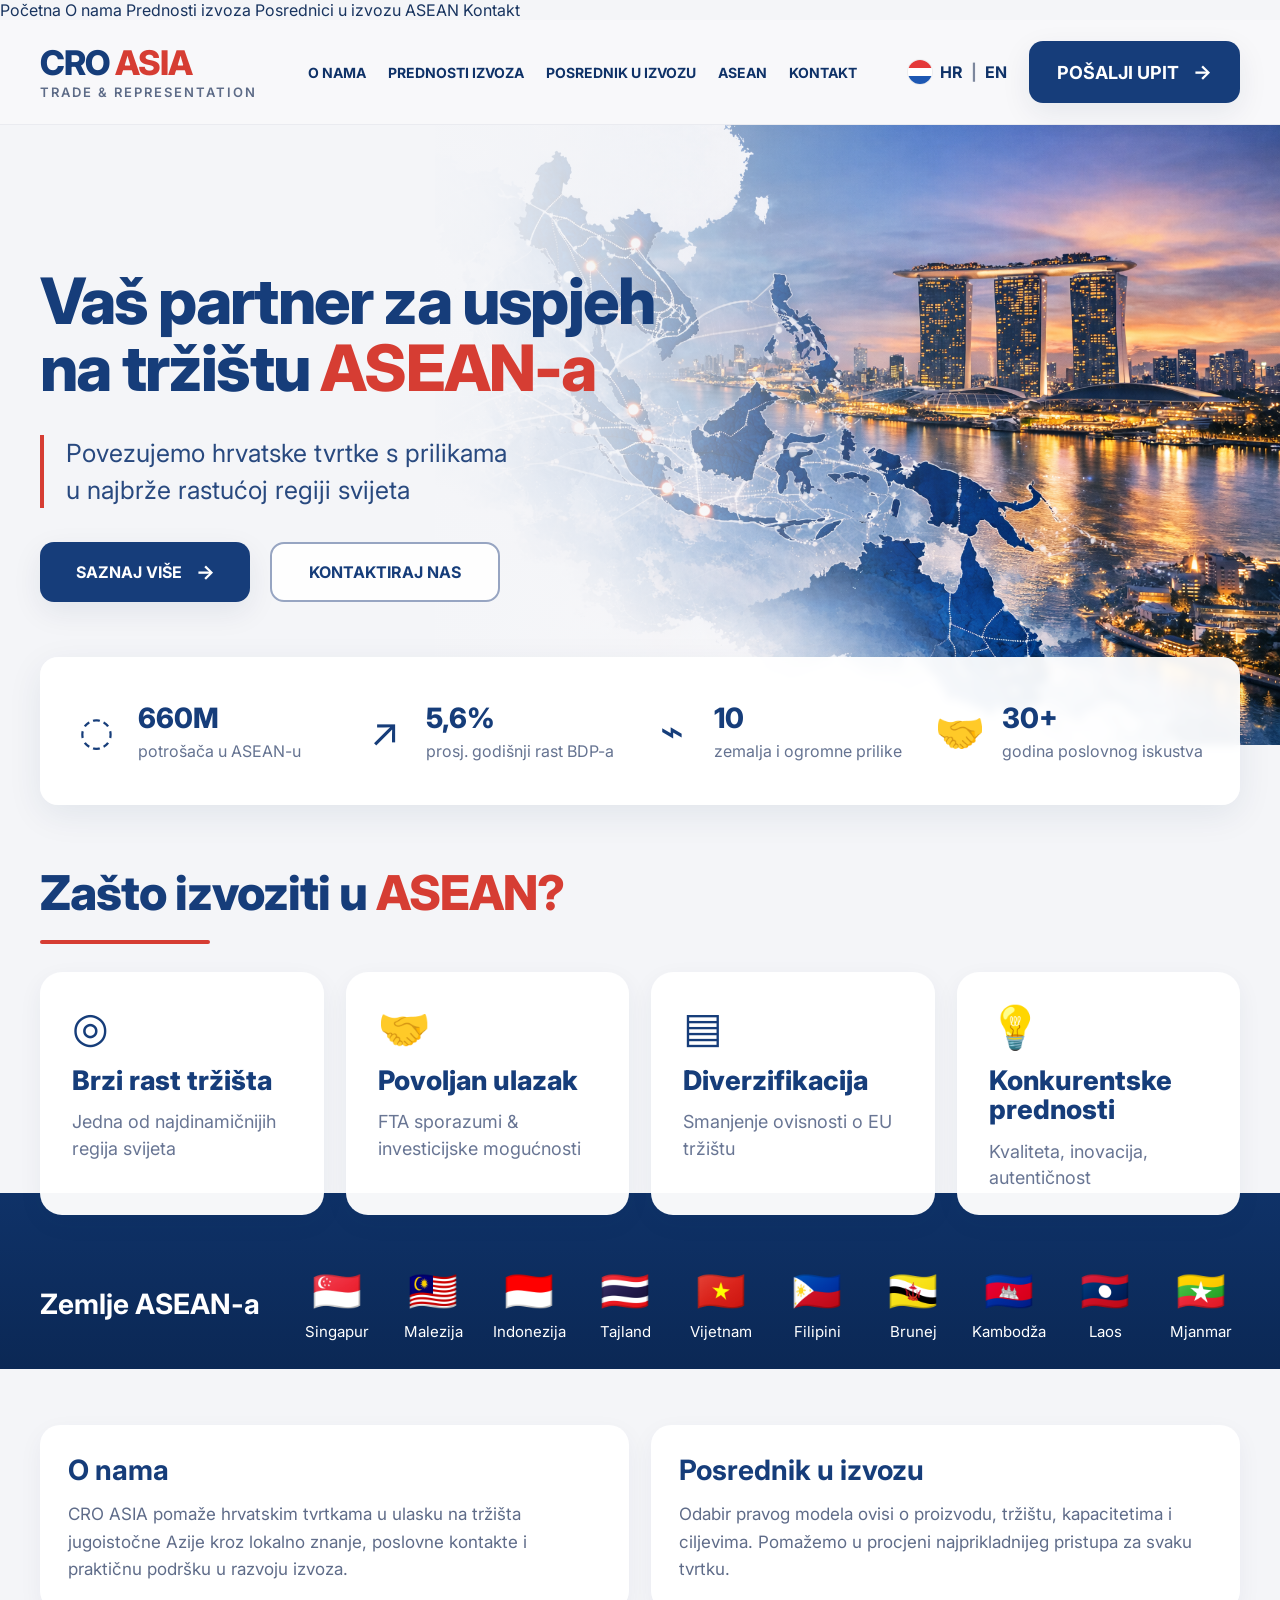
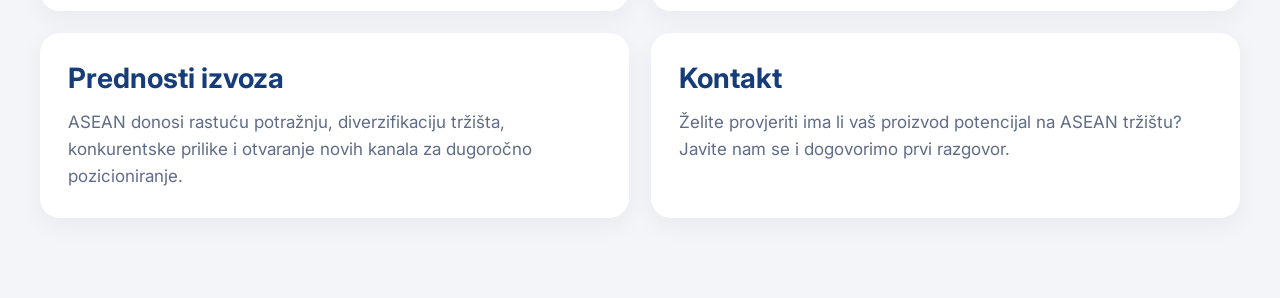
==== commit ad2cf346: "Update index.html" ====
--- a/index.html
+++ b/index.html
@@ -1,4 +1,12 @@
 <!DOCTYPE html>
+<nav>
+  <a href="index.html">Početna</a>
+  <a href="about.html">O nama</a>
+  <a href="export-benefits.html">Prednosti izvoza</a>
+  <a href="export-agents.html">Posrednici u izvozu</a>
+  <a href="asean.html">ASEAN</a>
+  <a href="contact.html">Kontakt</a>
+</nav>
 <html lang="hr">
 <head>
   <meta charset="UTF-8" />
--- a/style.css
+++ b/style.css
@@ -660,3 +660,321 @@
     font-size: 34px;
   }
 }
+/* MOBILE / TABLET RESPONSIVE */
+@media (max-width: 1024px) {
+  .container {
+    width: calc(100% - 32px);
+  }
+
+  .header-inner {
+    height: auto;
+    padding: 16px 0;
+    flex-wrap: wrap;
+    gap: 14px;
+  }
+
+  .main-nav {
+    width: 100%;
+    justify-content: center;
+    flex-wrap: wrap;
+    gap: 14px 18px;
+  }
+
+  .main-nav a {
+    font-size: 14px;
+  }
+
+  .header-right {
+    gap: 14px;
+  }
+
+  .hero {
+    min-height: auto;
+    padding: 40px 0 90px;
+  }
+
+  .hero-bg {
+    width: 100%;
+    height: 100%;
+    background-size: auto 100%;
+    background-position: right center;
+    opacity: 0.95;
+  }
+
+  .hero-fade {
+    background: linear-gradient(
+      180deg,
+      rgba(244,245,248,0.96) 0%,
+      rgba(244,245,248,0.90) 24%,
+      rgba(244,245,248,0.78) 44%,
+      rgba(244,245,248,0.46) 66%,
+      rgba(244,245,248,0.10) 82%,
+      rgba(244,245,248,0) 100%
+    );
+  }
+
+  .hero-inner {
+    min-height: auto;
+    align-items: flex-start;
+  }
+
+  .hero-left {
+    max-width: 100%;
+  }
+
+  .hero h1 {
+    font-size: 52px;
+    line-height: 1.08;
+    letter-spacing: -1px;
+  }
+
+  .hero-accent-text p {
+    font-size: 21px;
+  }
+
+  .hero-actions {
+    gap: 14px;
+  }
+
+  .btn-primary,
+  .btn-outline {
+    min-width: 0;
+    min-height: 56px;
+    font-size: 16px;
+    padding: 16px 22px;
+  }
+
+  .stats-wrap {
+    margin-top: -42px;
+  }
+
+  .stats-card {
+    grid-template-columns: repeat(2, 1fr);
+    gap: 14px;
+    padding: 20px;
+  }
+
+  .benefit-grid {
+    grid-template-columns: repeat(2, 1fr);
+  }
+
+  .country-list {
+    grid-template-columns: repeat(5, 1fr);
+  }
+
+  .content-grid {
+    grid-template-columns: 1fr;
+  }
+}
+
+@media (max-width: 768px) {
+  .site-header {
+    position: static;
+  }
+
+  .container {
+    width: calc(100% - 24px);
+  }
+
+  .logo-main {
+    font-size: 32px;
+  }
+
+  .logo-sub {
+    font-size: 12px;
+    letter-spacing: 1.2px;
+  }
+
+  .main-nav {
+    display: none;
+  }
+
+  .header-inner {
+    justify-content: space-between;
+    align-items: center;
+  }
+
+  .header-right {
+    gap: 10px;
+  }
+
+  .lang-switch {
+    font-size: 14px;
+  }
+
+  .btn-header {
+    min-height: 48px;
+    padding: 0 16px;
+    font-size: 14px;
+    border-radius: 12px;
+  }
+
+  .hero {
+    padding: 28px 0 76px;
+  }
+
+  .hero-bg {
+    width: 100%;
+    background-size: cover;
+    background-position: 68% center;
+  }
+
+  .hero h1 {
+    font-size: 40px;
+    line-height: 1.08;
+  }
+
+  .hero-accent-text {
+    margin-top: 22px;
+    padding-left: 14px;
+  }
+
+  .hero-accent-text p {
+    font-size: 18px;
+    line-height: 1.42;
+  }
+
+  .hero-actions {
+    margin-top: 24px;
+    flex-direction: column;
+    align-items: stretch;
+  }
+
+  .btn-primary,
+  .btn-outline {
+    width: 100%;
+  }
+
+  .stats-wrap {
+    margin-top: -26px;
+  }
+
+  .stats-card {
+    grid-template-columns: 1fr;
+    border-radius: 16px;
+  }
+
+  .stat-item {
+    min-height: 72px;
+  }
+
+  .stat-number {
+    font-size: 24px;
+  }
+
+  .stat-label {
+    font-size: 14px;
+  }
+
+  .why-section {
+    padding-top: 40px;
+  }
+
+  .section-head h2 {
+    font-size: 36px;
+    line-height: 1.1;
+  }
+
+  .section-line {
+    width: 110px;
+    margin-top: 14px;
+  }
+
+  .benefit-grid {
+    grid-template-columns: 1fr;
+    gap: 16px;
+  }
+
+  .benefit-card {
+    min-height: auto;
+    padding: 24px 22px;
+  }
+
+  .benefit-card h3 {
+    font-size: 28px;
+  }
+
+  .benefit-card p {
+    font-size: 16px;
+  }
+
+  .asean-strip {
+    padding: 48px 0 24px;
+  }
+
+  .asean-strip-inner {
+    flex-direction: column;
+    align-items: flex-start;
+    gap: 18px;
+  }
+
+  .asean-title {
+    font-size: 24px;
+  }
+
+  .country-list {
+    grid-template-columns: repeat(2, 1fr);
+    gap: 18px 10px;
+  }
+
+  .country-flag {
+    font-size: 34px;
+  }
+
+  .content-section {
+    padding: 40px 0 60px;
+  }
+
+  .content-box {
+    padding: 22px;
+  }
+
+  .content-box h2 {
+    font-size: 24px;
+  }
+
+  .content-box p {
+    font-size: 15px;
+  }
+}
+
+@media (max-width: 480px) {
+  .logo-main {
+    font-size: 28px;
+  }
+
+  .logo-sub {
+    font-size: 10px;
+  }
+
+  .flag-dot {
+    width: 18px;
+    height: 18px;
+  }
+
+  .lang-switch {
+    font-size: 13px;
+  }
+
+  .btn-header {
+    font-size: 13px;
+    min-height: 44px;
+    padding: 0 14px;
+  }
+
+  .hero h1 {
+    font-size: 34px;
+  }
+
+  .hero-accent-text p {
+    font-size: 17px;
+  }
+
+  .section-head h2 {
+    font-size: 32px;
+  }
+
+  .benefit-card h3 {
+    font-size: 24px;
+  }
+}
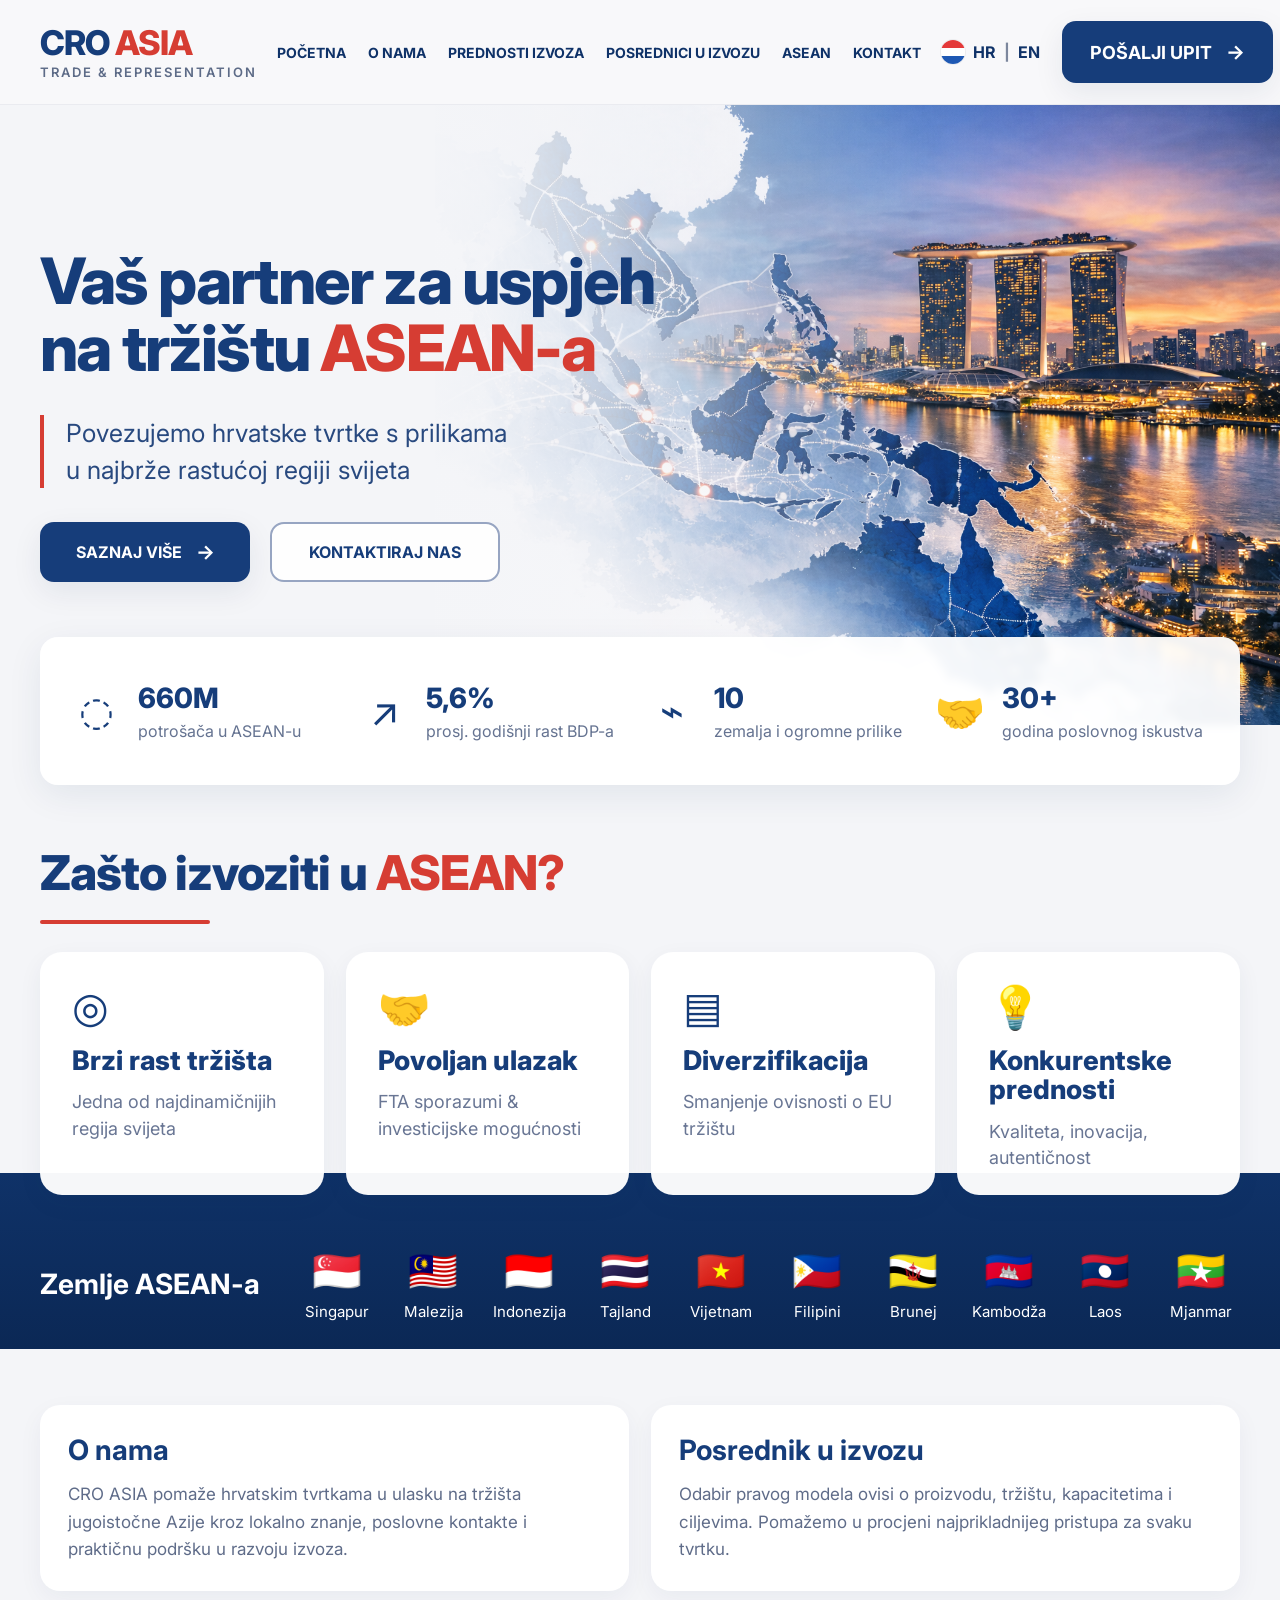
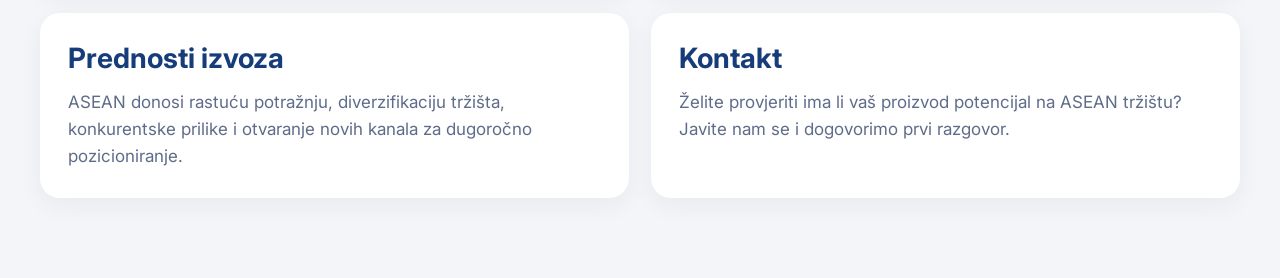
==== commit 16d64a69: "Update index.html" ====
--- a/index.html
+++ b/index.html
@@ -1,12 +1,4 @@
 <!DOCTYPE html>
-<nav>
-  <a href="index.html">Početna</a>
-  <a href="about.html">O nama</a>
-  <a href="export-benefits.html">Prednosti izvoza</a>
-  <a href="export-agents.html">Posrednici u izvozu</a>
-  <a href="asean.html">ASEAN</a>
-  <a href="contact.html">Kontakt</a>
-</nav>
 <html lang="hr">
 <head>
   <meta charset="UTF-8" />
@@ -29,13 +21,14 @@
         <div class="logo-sub">TRADE &amp; REPRESENTATION</div>
       </a>
 
-      <nav class="main-nav">
-        <a href="#about">O NAMA</a>
-        <a href="#benefits">PREDNOSTI IZVOZA</a>
-        <a href="#export-models">POSREDNIK U IZVOZU</a>
-        <a href="#asean">ASEAN</a>
-        <a href="#contact">KONTAKT</a>
-      </nav>
+     <nav class="main-nav">
+  <a href="index.html">POČETNA</a>
+  <a href="about.html">O NAMA</a>
+  <a href="export-benefits.html">PREDNOSTI IZVOZA</a>
+  <a href="export-agents.html">POSREDNICI U IZVOZU</a>
+  <a href="asean.html">ASEAN</a>
+  <a href="contact.html">KONTAKT</a>
+</nav>
 
       <div class="header-right">
         <div class="lang-switch">
